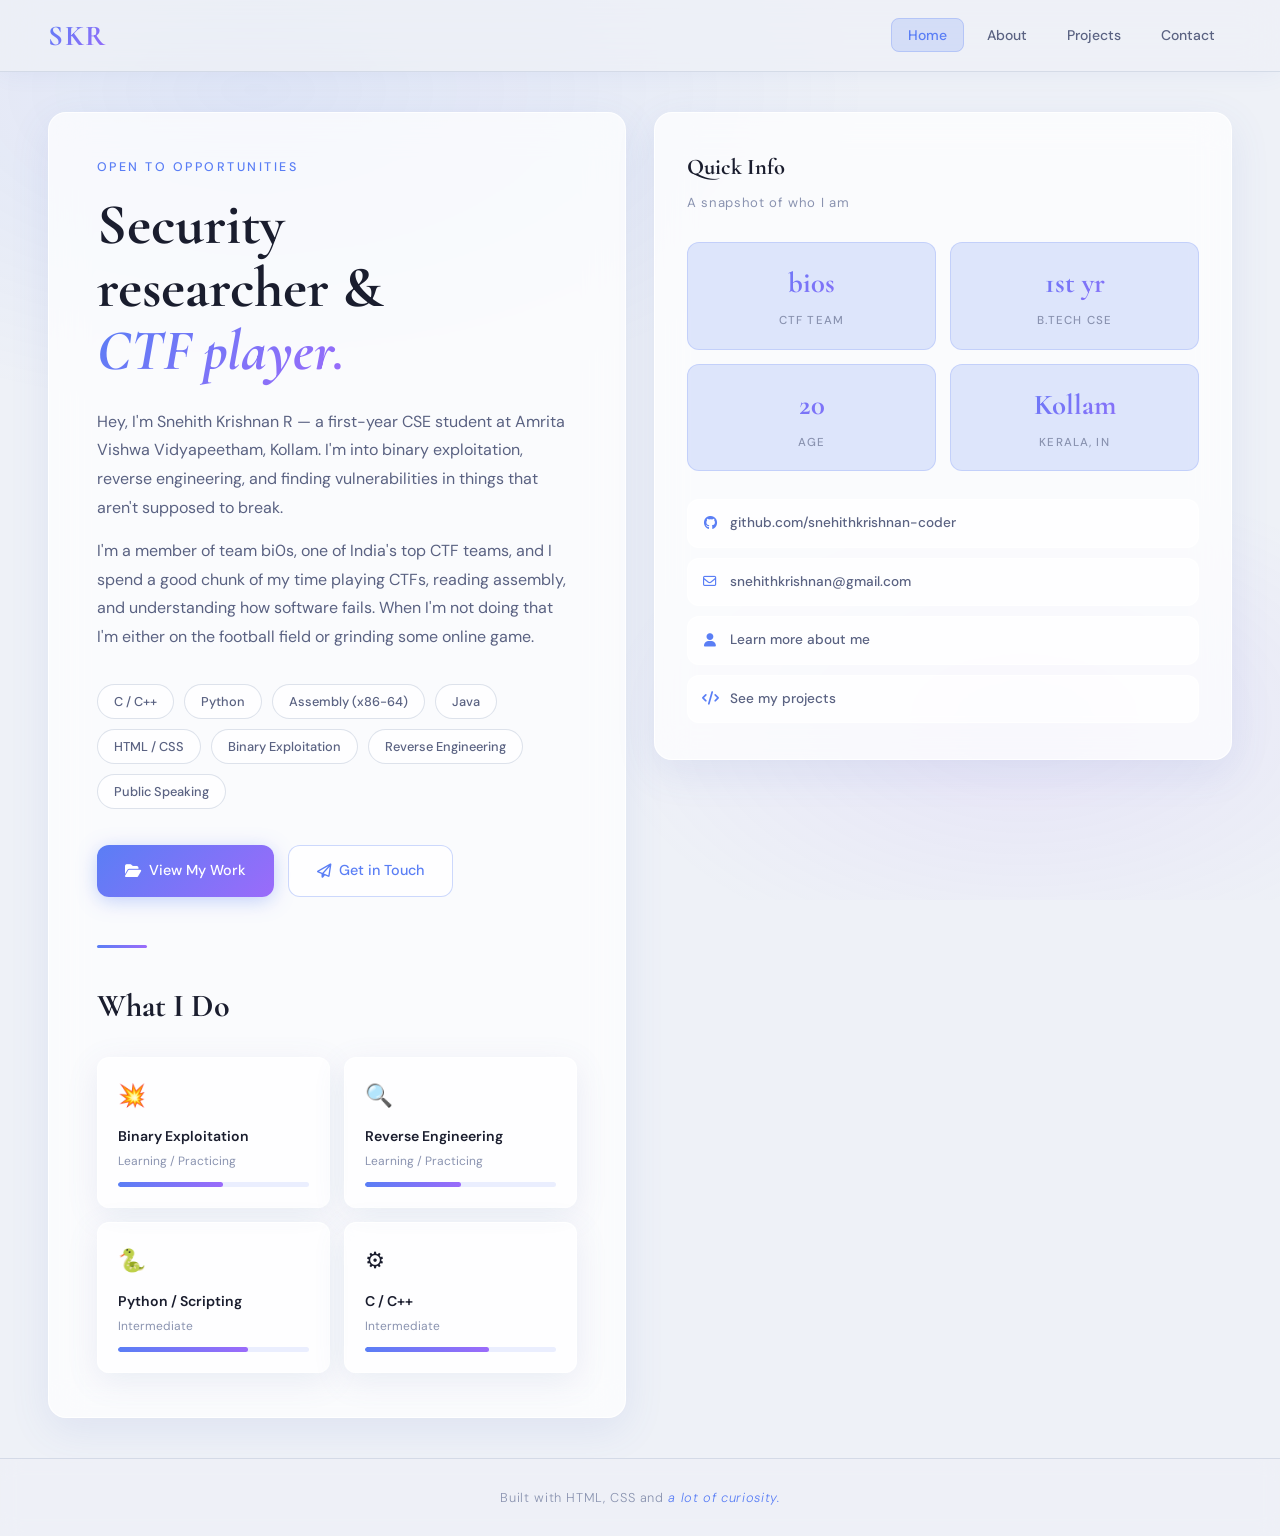
==== index.html @ c9ae2e05 "Add files via upload" ====
<!DOCTYPE html>
<html lang="en">
<head>
  <meta charset="UTF-8" />
  <meta name="viewport" content="width=device-width, initial-scale=1.0" />
  <title>Snehith Krishnan R — Portfolio</title>
  <link rel="stylesheet" href="style.css" />
  <link rel="stylesheet" href="https://cdnjs.cloudflare.com/ajax/libs/font-awesome/6.5.0/css/all.min.css" />
</head>
<body>

  <div class="page-wrapper">

    <header class="site-header">
      <a href="index.html" class="logo">SKR</a>
      <nav>
        <ul class="nav-links">
          <li><a href="index.html" class="active">Home</a></li>
          <li><a href="about.html">About</a></li>
          <li><a href="projects.html">Projects</a></li>
          <li><a href="contact.html">Contact</a></li>
        </ul>
      </nav>
    </header>

    <main class="home-layout">

      <section class="home-left glass">

        <p class="hero-eyebrow">Open to Opportunities</p>

        <h1>
          Security<br />
          researcher &amp;<br />
          <span class="accent">CTF player.</span>
        </h1>

        <div class="bio">
          <p>
            Hey, I'm Snehith Krishnan R — a first-year CSE student at Amrita Vishwa
            Vidyapeetham, Kollam. I'm into binary exploitation, reverse engineering,
            and finding vulnerabilities in things that aren't supposed to break.
          </p>
          <p>
            I'm a member of team bi0s, one of India's top CTF teams, and I spend a
            good chunk of my time playing CTFs, reading assembly, and understanding
            how software fails. When I'm not doing that I'm either on the football
            field or grinding some online game.
          </p>
        </div>

        <div class="skill-tags">
          <span class="skill-tag">C / C++</span>
          <span class="skill-tag">Python</span>
          <span class="skill-tag">Assembly (x86-64)</span>
          <span class="skill-tag">Java</span>
          <span class="skill-tag">HTML / CSS</span>
          <span class="skill-tag">Binary Exploitation</span>
          <span class="skill-tag">Reverse Engineering</span>
          <span class="skill-tag">Public Speaking</span>
        </div>

        <div class="cta-row">
          <a href="projects.html" class="btn-primary">
            <i class="fa-solid fa-folder-open"></i>
            View My Work
          </a>
          <a href="contact.html" class="btn-secondary">
            <i class="fa-regular fa-paper-plane"></i>
            Get in Touch
          </a>
        </div>

        <div class="divider"></div>
        <h2>What I Do</h2>

        <div class="skills-grid">

          <div class="skill-card">
            <span class="skill-card-icon">💥</span>
            <div class="skill-card-name">Binary Exploitation</div>
            <div class="skill-card-level">Learning / Practicing</div>
            <div class="skill-bar-outer">
              <div class="skill-bar-inner" style="width: 55%;"></div>
            </div>
          </div>

          <div class="skill-card">
            <span class="skill-card-icon">🔍</span>
            <div class="skill-card-name">Reverse Engineering</div>
            <div class="skill-card-level">Learning / Practicing</div>
            <div class="skill-bar-outer">
              <div class="skill-bar-inner" style="width: 50%;"></div>
            </div>
          </div>

          <div class="skill-card">
            <span class="skill-card-icon">🐍</span>
            <div class="skill-card-name">Python / Scripting</div>
            <div class="skill-card-level">Intermediate</div>
            <div class="skill-bar-outer">
              <div class="skill-bar-inner" style="width: 68%;"></div>
            </div>
          </div>

          <div class="skill-card">
            <span class="skill-card-icon">⚙️</span>
            <div class="skill-card-name">C / C++</div>
            <div class="skill-card-level">Intermediate</div>
            <div class="skill-bar-outer">
              <div class="skill-bar-inner" style="width: 65%;"></div>
            </div>
          </div>

        </div>

      </section>

      <aside class="home-right glass">

        <h3>Quick Info</h3>
        <p class="subtitle">A snapshot of who I am</p>

        <div class="stat-grid">
          <div class="stat-box">
            <span class="num">bi0s</span>
            <span class="lbl">CTF Team</span>
          </div>
          <div class="stat-box">
            <span class="num">1st yr</span>
            <span class="lbl">B.Tech CSE</span>
          </div>
          <div class="stat-box">
            <span class="num">20</span>
            <span class="lbl">Age</span>
          </div>
          <div class="stat-box">
            <span class="num">Kollam</span>
            <span class="lbl">Kerala, IN</span>
          </div>
        </div>

        <div class="quick-links">
          <a href="https://github.com/snehithkrishnan-coder" target="_blank" rel="noopener" class="quick-link-item">
            <i class="fa-brands fa-github"></i>
            github.com/snehithkrishnan-coder
          </a>
          <a href="mailto:snehithkrishnan@gmail.com" class="quick-link-item">
            <i class="fa-regular fa-envelope"></i>
            snehithkrishnan@gmail.com
          </a>
          <a href="about.html" class="quick-link-item">
            <i class="fa-solid fa-user"></i>
            Learn more about me
          </a>
          <a href="projects.html" class="quick-link-item">
            <i class="fa-solid fa-code"></i>
            See my projects
          </a>
        </div>

      </aside>

    </main>

    <footer class="site-footer">
      Built with HTML, CSS and <em>a lot of curiosity.</em>
    </footer>

  </div>

</body>
</html>
---- style.css ----
@import url('https://fonts.googleapis.com/css2?family=Cormorant+Garamond:ital,wght@0,300;0,400;0,600;0,700;1,300;1,400&family=DM+Sans:ital,opsz,wght@0,9..40,300;0,9..40,400;0,9..40,500;0,9..40,700&display=swap');

:root {
  --bg-base:        #eef1f7;
  --bg-card:        rgba(255, 255, 255, 0.72);
  --border-light:   rgba(255, 255, 255, 0.85);
  --border-subtle:  rgba(180, 190, 210, 0.45);
  --glass-blur:     blur(18px);
  --shadow-soft:    0 8px 32px rgba(100, 120, 180, 0.12);
  --shadow-card:    0 12px 40px rgba(80, 110, 200, 0.10);
  --accent-1:       #5a7ef5;
  --accent-2:       #9b6bfa;
  --accent-glow:    rgba(90, 126, 245, 0.18);
  --text-primary:   #1a1d2e;
  --text-secondary: #5a6282;
  --text-muted:     #8a93b0;
  --font-display:   'Cormorant Garamond', Georgia, serif;
  --font-body:      'DM Sans', system-ui, sans-serif;
  --radius-lg:      18px;
  --radius-md:      12px;
  --radius-sm:      8px;
  --header-h:       72px;
  --transition:     all 0.4s cubic-bezier(0.4, 0, 0.2, 1);
}

*, *::before, *::after {
  box-sizing: border-box;
  margin: 0;
  padding: 0;
}

html {
  scroll-behavior: smooth;
}

body {
  font-family: var(--font-body);
  background-color: var(--bg-base);
  color: var(--text-primary);
  min-height: 100vh;
  line-height: 1.65;
  overflow-x: hidden;
}

body::before {
  content: '';
  position: fixed;
  inset: 0;
  background:
    radial-gradient(ellipse 80% 60% at 20% 10%, rgba(90, 126, 245, 0.10) 0%, transparent 60%),
    radial-gradient(ellipse 60% 50% at 80% 80%, rgba(155, 107, 250, 0.09) 0%, transparent 55%);
  pointer-events: none;
  z-index: 0;
}

.site-header {
  position: fixed;
  top: 0;
  left: 0;
  right: 0;
  height: var(--header-h);
  z-index: 1000;
  background: rgba(238, 241, 247, 0.80);
  backdrop-filter: var(--glass-blur);
  -webkit-backdrop-filter: var(--glass-blur);
  border-bottom: 1px solid var(--border-subtle);
  display: flex;
  align-items: center;
  justify-content: space-between;
  padding: 0 48px;
  box-shadow: 0 1px 24px rgba(80, 110, 200, 0.07);
}

.logo {
  font-family: var(--font-display);
  font-size: 1.8rem;
  font-weight: 700;
  letter-spacing: 0.06em;
  text-decoration: none;
  background: linear-gradient(135deg, var(--accent-1), var(--accent-2));
  -webkit-background-clip: text;
  -webkit-text-fill-color: transparent;
  background-clip: text;
}

.nav-links {
  display: flex;
  align-items: center;
  gap: 6px;
  list-style: none;
}

.nav-links a {
  font-size: 0.875rem;
  font-weight: 500;
  color: var(--text-secondary);
  text-decoration: none;
  padding: 7px 16px;
  border-radius: var(--radius-sm);
  border: 1px solid transparent;
  transition: var(--transition);
}

.nav-links a:hover,
.nav-links a.active {
  color: var(--accent-1);
  background: var(--accent-glow);
  border-color: rgba(90, 126, 245, 0.25);
}

.site-footer {
  position: relative;
  z-index: 1;
  text-align: center;
  padding: 28px 24px;
  font-size: 0.8rem;
  font-weight: 300;
  color: var(--text-muted);
  letter-spacing: 0.05em;
  border-top: 1px solid var(--border-subtle);
  background: rgba(238, 241, 247, 0.6);
  backdrop-filter: blur(10px);
}

.site-footer em {
  font-style: italic;
  color: var(--accent-1);
}

.glass {
  background: var(--bg-card);
  backdrop-filter: var(--glass-blur);
  -webkit-backdrop-filter: var(--glass-blur);
  border: 1px solid var(--border-light);
  border-radius: var(--radius-lg);
  box-shadow: var(--shadow-card);
}

.page-wrapper {
  position: relative;
  z-index: 1;
  padding-top: var(--header-h);
  min-height: 100vh;
  display: flex;
  flex-direction: column;
}

::-webkit-scrollbar { width: 6px; }
::-webkit-scrollbar-track { background: transparent; }
::-webkit-scrollbar-thumb { background: rgba(90, 126, 245, 0.3); border-radius: 99px; }
::-webkit-scrollbar-thumb:hover { background: rgba(90, 126, 245, 0.5); }

.btn-primary {
  display: inline-flex;
  align-items: center;
  gap: 8px;
  padding: 13px 28px;
  border-radius: var(--radius-md);
  font-family: var(--font-body);
  font-size: 0.9rem;
  font-weight: 500;
  text-decoration: none;
  background: linear-gradient(135deg, var(--accent-1), var(--accent-2));
  color: #fff;
  box-shadow: 0 4px 20px rgba(90, 126, 245, 0.35);
  transition: var(--transition);
  border: none;
  cursor: pointer;
}

.btn-primary:hover {
  transform: translateY(-2px);
  box-shadow: 0 8px 32px rgba(90, 126, 245, 0.45);
}

.btn-secondary {
  display: inline-flex;
  align-items: center;
  gap: 8px;
  padding: 13px 28px;
  border-radius: var(--radius-md);
  font-family: var(--font-body);
  font-size: 0.9rem;
  font-weight: 500;
  text-decoration: none;
  background: var(--bg-card);
  color: var(--accent-1);
  border: 1px solid rgba(90, 126, 245, 0.3);
  transition: var(--transition);
  cursor: pointer;
}

.btn-secondary:hover {
  transform: translateY(-2px);
  background: var(--accent-glow);
  border-color: rgba(90, 126, 245, 0.55);
}

.eyebrow {
  font-size: 0.78rem;
  font-weight: 500;
  letter-spacing: 0.2em;
  text-transform: uppercase;
  color: var(--accent-1);
  margin-bottom: 12px;
}

.section-title {
  font-family: var(--font-display);
  font-size: clamp(1.8rem, 3vw, 2.4rem);
  font-weight: 700;
  color: var(--text-primary);
  margin-bottom: 24px;
}

.section-title span {
  font-style: italic;
  background: linear-gradient(135deg, var(--accent-1), var(--accent-2));
  -webkit-background-clip: text;
  -webkit-text-fill-color: transparent;
  background-clip: text;
}

.skill-tag {
  padding: 6px 16px;
  border-radius: 99px;
  font-size: 0.8rem;
  font-weight: 500;
  border: 1px solid var(--border-subtle);
  background: var(--bg-card);
  color: var(--text-secondary);
  transition: var(--transition);
}

.skill-tag:hover {
  border-color: rgba(90, 126, 245, 0.45);
  color: var(--accent-1);
  background: var(--accent-glow);
}

.skill-tags {
  display: flex;
  flex-wrap: wrap;
  gap: 10px;
  margin-bottom: 36px;
}

.cta-row {
  display: flex;
  gap: 14px;
  flex-wrap: wrap;
}


/* ─── HOME PAGE ─────────────────────────────────────────── */

.home-layout {
  display: grid;
  grid-template-columns: 1fr 1fr;
  gap: 28px;
  flex: 1;
  padding: 40px 48px;
  max-width: 1300px;
  margin: 0 auto;
  width: 100%;
  align-items: start;
}

.home-left {
  padding: 44px 48px;
}

.home-left .hero-eyebrow {
  font-size: 0.78rem;
  font-weight: 500;
  letter-spacing: 0.2em;
  text-transform: uppercase;
  color: var(--accent-1);
  margin-bottom: 16px;
}

.home-left h1 {
  font-family: var(--font-display);
  font-size: clamp(2.6rem, 4.5vw, 4.8rem);
  font-weight: 700;
  line-height: 1.1;
  color: var(--text-primary);
  margin-bottom: 24px;
}

.home-left h1 .accent {
  font-style: italic;
  background: linear-gradient(135deg, var(--accent-1), var(--accent-2));
  -webkit-background-clip: text;
  -webkit-text-fill-color: transparent;
  background-clip: text;
}

.home-left .bio {
  font-size: 1rem;
  color: var(--text-secondary);
  line-height: 1.8;
  margin-bottom: 32px;
  max-width: 560px;
}

.home-left .bio p {
  margin-bottom: 14px;
}

.home-right {
  position: sticky;
  top: calc(var(--header-h) + 24px);
  padding: 36px 32px;
}

.home-right h3 {
  font-family: var(--font-display);
  font-size: 1.4rem;
  font-weight: 700;
  color: var(--text-primary);
  margin-bottom: 6px;
}

.home-right .subtitle {
  font-size: 0.82rem;
  color: var(--text-muted);
  margin-bottom: 28px;
  letter-spacing: 0.05em;
}

.stat-grid {
  display: grid;
  grid-template-columns: 1fr 1fr;
  gap: 14px;
  margin-bottom: 28px;
}

.stat-box {
  padding: 16px;
  border-radius: var(--radius-md);
  background: var(--accent-glow);
  border: 1px solid rgba(90, 126, 245, 0.2);
  text-align: center;
}

.stat-box .num {
  display: block;
  font-family: var(--font-display);
  font-size: 1.8rem;
  font-weight: 700;
  background: linear-gradient(135deg, var(--accent-1), var(--accent-2));
  -webkit-background-clip: text;
  -webkit-text-fill-color: transparent;
  background-clip: text;
}

.stat-box .lbl {
  font-size: 0.72rem;
  color: var(--text-muted);
  text-transform: uppercase;
  letter-spacing: 0.1em;
  font-weight: 500;
}

.quick-links {
  display: flex;
  flex-direction: column;
  gap: 10px;
}

.quick-link-item {
  display: flex;
  align-items: center;
  gap: 12px;
  padding: 12px 14px;
  border-radius: var(--radius-md);
  border: 1px solid var(--border-light);
  background: var(--bg-card);
  text-decoration: none;
  font-size: 0.85rem;
  color: var(--text-secondary);
  font-weight: 500;
  transition: var(--transition);
}

.quick-link-item i {
  color: var(--accent-1);
  width: 16px;
  text-align: center;
}

.quick-link-item:hover {
  border-color: rgba(90, 126, 245, 0.35);
  color: var(--accent-1);
  transform: translateX(3px);
}

.divider {
  width: 50px;
  height: 3px;
  background: linear-gradient(90deg, var(--accent-1), var(--accent-2));
  border-radius: 2px;
  margin: 48px 0 32px;
}

.home-left h2 {
  font-family: var(--font-display);
  font-size: clamp(1.6rem, 2.5vw, 2.2rem);
  font-weight: 700;
  color: var(--text-primary);
  margin-bottom: 24px;
}

.skills-grid {
  display: grid;
  grid-template-columns: 1fr 1fr;
  gap: 14px;
}

.skill-card {
  padding: 20px;
  border-radius: var(--radius-md);
  border: 1px solid var(--border-light);
  background: var(--bg-card);
  box-shadow: var(--shadow-soft);
}

.skill-card-icon {
  font-size: 1.4rem;
  display: block;
  margin-bottom: 10px;
}

.skill-card-name {
  font-weight: 600;
  font-size: 0.88rem;
  color: var(--text-primary);
  margin-bottom: 4px;
}

.skill-card-level {
  font-size: 0.75rem;
  color: var(--text-muted);
  margin-bottom: 10px;
}

.skill-bar-outer {
  height: 5px;
  border-radius: 99px;
  background: rgba(90, 126, 245, 0.12);
  overflow: hidden;
}

.skill-bar-inner {
  height: 100%;
  border-radius: 99px;
  background: linear-gradient(90deg, var(--accent-1), var(--accent-2));
}


/* ─── ABOUT PAGE ─────────────────────────────────────────── */

.about-wrapper {
  position: relative;
  z-index: 1;
  padding-top: var(--header-h);
  min-height: 100vh;
  display: flex;
  flex-direction: column;
}

.about-layout {
  display: grid;
  grid-template-columns: 1fr 320px;
  gap: 28px;
  flex: 1;
  padding: 40px 48px;
  max-width: 1200px;
  margin: 0 auto;
  width: 100%;
  align-items: start;
}

.about-main {
  padding: 44px 48px;
}

.about-main h1 {
  font-family: var(--font-display);
  font-size: clamp(2.2rem, 3.5vw, 3.5rem);
  font-weight: 700;
  color: var(--text-primary);
  margin-bottom: 20px;
  line-height: 1.2;
}

.about-main h1 em {
  font-style: italic;
  background: linear-gradient(135deg, var(--accent-1), var(--accent-2));
  -webkit-background-clip: text;
  -webkit-text-fill-color: transparent;
  background-clip: text;
}

.about-bio {
  font-size: 1rem;
  color: var(--text-secondary);
  line-height: 1.8;
  margin-bottom: 40px;
}

.about-bio p {
  margin-bottom: 14px;
}

.section-sep {
  width: 40px;
  height: 3px;
  background: linear-gradient(90deg, var(--accent-1), var(--accent-2));
  border-radius: 2px;
  margin-bottom: 24px;
}

.section-eyebrow {
  font-size: 0.75rem;
  font-weight: 600;
  letter-spacing: 0.18em;
  text-transform: uppercase;
  color: var(--accent-1);
  margin-bottom: 10px;
}

.edu-timeline {
  display: flex;
  flex-direction: column;
  gap: 16px;
  margin-bottom: 40px;
}

.edu-item {
  padding: 22px 26px;
}

.edu-year {
  font-size: 0.75rem;
  font-weight: 600;
  letter-spacing: 0.1em;
  text-transform: uppercase;
  color: var(--accent-1);
  margin-bottom: 4px;
}

.edu-degree {
  font-family: var(--font-display);
  font-size: 1.15rem;
  font-weight: 600;
  color: var(--text-primary);
  margin-bottom: 2px;
}

.edu-school {
  font-size: 0.85rem;
  color: var(--text-muted);
  margin-bottom: 8px;
}

.edu-desc {
  font-size: 0.88rem;
  color: var(--text-secondary);
  line-height: 1.6;
}

.interests-grid {
  display: grid;
  grid-template-columns: 1fr 1fr;
  gap: 12px;
  margin-bottom: 16px;
}

.interest-card {
  padding: 16px 18px;
  border-radius: var(--radius-md);
  border: 1px solid var(--border-light);
  background: var(--bg-card);
}

.interest-card-icon {
  font-size: 1.2rem;
  margin-bottom: 6px;
  display: block;
}

.interest-card-title {
  font-size: 0.88rem;
  font-weight: 600;
  color: var(--text-primary);
  margin-bottom: 3px;
}

.interest-card-desc {
  font-size: 0.78rem;
  color: var(--text-muted);
  line-height: 1.5;
}

.about-sidebar {
  position: sticky;
  top: calc(var(--header-h) + 24px);
  display: flex;
  flex-direction: column;
  gap: 16px;
}

.profile-card {
  padding: 28px 24px;
  text-align: center;
}

.profile-avatar {
  width: 90px;
  height: 90px;
  border-radius: 50%;
  background: linear-gradient(135deg, var(--accent-1), var(--accent-2));
  display: flex;
  align-items: center;
  justify-content: center;
  font-size: 2.2rem;
  margin: 0 auto 16px;
}

.profile-name {
  font-family: var(--font-display);
  font-size: 1.3rem;
  font-weight: 700;
  color: var(--text-primary);
  margin-bottom: 4px;
}

.profile-role {
  font-size: 0.82rem;
  color: var(--text-muted);
  margin-bottom: 20px;
}

.profile-detail-list {
  list-style: none;
  text-align: left;
  display: flex;
  flex-direction: column;
  gap: 10px;
}

.profile-detail-list li {
  display: flex;
  align-items: center;
  gap: 10px;
  font-size: 0.83rem;
  color: var(--text-secondary);
}

.profile-detail-list li i {
  color: var(--accent-1);
  width: 14px;
  text-align: center;
  flex-shrink: 0;
}

.team-badge {
  padding: 20px 22px;
  display: flex;
  align-items: center;
  gap: 14px;
}

.team-badge-icon {
  font-size: 1.6rem;
  flex-shrink: 0;
}

.team-badge-name {
  font-weight: 700;
  font-size: 0.9rem;
  color: var(--text-primary);
  margin-bottom: 2px;
}

.team-badge-desc {
  font-size: 0.76rem;
  color: var(--text-muted);
  line-height: 1.4;
}


/* ─── PROJECTS PAGE ──────────────────────────────────────── */

.projects-wrapper {
  position: relative;
  z-index: 1;
  padding-top: var(--header-h);
  min-height: 100vh;
  display: flex;
  flex-direction: column;
}

.projects-content {
  flex: 1;
  padding: 48px 48px 64px;
  max-width: 1100px;
  margin: 0 auto;
  width: 100%;
}

.page-hero {
  margin-bottom: 52px;
}

.page-hero h1 {
  font-family: var(--font-display);
  font-size: clamp(2.2rem, 4vw, 3.8rem);
  font-weight: 700;
  color: var(--text-primary);
  margin-bottom: 14px;
  line-height: 1.15;
}

.page-hero h1 span {
  font-style: italic;
  background: linear-gradient(135deg, var(--accent-1), var(--accent-2));
  -webkit-background-clip: text;
  -webkit-text-fill-color: transparent;
  background-clip: text;
}

.page-hero p {
  font-size: 1rem;
  color: var(--text-secondary);
  max-width: 580px;
  line-height: 1.75;
}

.projects-list {
  display: flex;
  flex-direction: column;
  gap: 36px;
}

.project-card {
  display: grid;
  grid-template-columns: 1fr 1.2fr;
  border-radius: var(--radius-lg);
  overflow: hidden;
}

.project-card.flip {
  direction: rtl;
}

.project-card.flip > * {
  direction: ltr;
}

.project-thumb {
  min-height: 280px;
  display: flex;
  align-items: center;
  justify-content: center;
  flex-direction: column;
  gap: 14px;
}

.project-thumb-emoji {
  font-size: 3.5rem;
  filter: drop-shadow(0 4px 14px rgba(90, 126, 245, 0.3));
}

.project-thumb-label {
  font-family: var(--font-display);
  font-size: 1rem;
  font-style: italic;
  color: rgba(90, 126, 245, 0.6);
  letter-spacing: 0.03em;
}

.project-info {
  padding: 40px 44px;
}

.project-num {
  font-size: 0.72rem;
  font-weight: 600;
  letter-spacing: 0.14em;
  text-transform: uppercase;
  color: var(--text-muted);
  margin-bottom: 10px;
}

.project-title {
  font-family: var(--font-display);
  font-size: clamp(1.5rem, 2.5vw, 2rem);
  font-weight: 700;
  color: var(--text-primary);
  margin-bottom: 14px;
  line-height: 1.2;
}

.project-desc {
  font-size: 0.92rem;
  color: var(--text-secondary);
  line-height: 1.75;
  margin-bottom: 22px;
}

.project-tech {
  display: flex;
  flex-wrap: wrap;
  gap: 8px;
  margin-bottom: 24px;
}

.tech-pill {
  padding: 5px 14px;
  border-radius: 99px;
  font-size: 0.78rem;
  font-weight: 500;
  background: var(--accent-glow);
  border: 1px solid rgba(90, 126, 245, 0.25);
  color: var(--accent-1);
}

.project-links {
  display: flex;
  gap: 12px;
  flex-wrap: wrap;
}

.project-links a {
  display: inline-flex;
  align-items: center;
  gap: 7px;
  padding: 9px 18px;
  border-radius: var(--radius-sm);
  font-size: 0.82rem;
  font-weight: 500;
  text-decoration: none;
  color: var(--accent-1);
  border: 1px solid rgba(90, 126, 245, 0.25);
  background: var(--accent-glow);
  transition: var(--transition);
}

.project-links a:hover {
  background: rgba(90, 126, 245, 0.2);
  border-color: rgba(90, 126, 245, 0.5);
  transform: translateY(-1px);
}

.ctf-section {
  margin-top: 52px;
  padding: 36px 40px;
}

.ctf-section h2 {
  font-family: var(--font-display);
  font-size: 1.6rem;
  font-weight: 700;
  color: var(--text-primary);
  margin-bottom: 10px;
}

.ctf-section p {
  font-size: 0.92rem;
  color: var(--text-secondary);
  line-height: 1.7;
  margin-bottom: 20px;
}

.ctf-tag-row {
  display: flex;
  flex-wrap: wrap;
  gap: 8px;
}


/* ─── CONTACT PAGE ───────────────────────────────────────── */

.contact-wrapper {
  position: relative;
  z-index: 1;
  padding-top: var(--header-h);
  min-height: 100vh;
  display: flex;
  flex-direction: column;
}

.contact-content {
  flex: 1;
  padding: 48px 48px 64px;
  max-width: 1050px;
  margin: 0 auto;
  width: 100%;
}

.contact-layout {
  display: grid;
  grid-template-columns: 1fr 1.2fr;
  gap: 32px;
  align-items: start;
}

.contact-info {
  padding: 40px 40px;
}

.contact-info h2 {
  font-family: var(--font-display);
  font-size: clamp(2rem, 3vw, 2.8rem);
  font-weight: 700;
  color: var(--text-primary);
  margin-bottom: 14px;
  line-height: 1.1;
}

.contact-info h2 span {
  font-style: italic;
  background: linear-gradient(135deg, var(--accent-1), var(--accent-2));
  -webkit-background-clip: text;
  -webkit-text-fill-color: transparent;
  background-clip: text;
}

.contact-info > p {
  font-size: 0.92rem;
  color: var(--text-secondary);
  line-height: 1.75;
  margin-bottom: 32px;
}

.contact-method-list {
  list-style: none;
  display: flex;
  flex-direction: column;
  gap: 14px;
}

.contact-method-item {
  display: flex;
  align-items: center;
  gap: 14px;
  padding: 14px 18px;
  border-radius: var(--radius-md);
  background: var(--bg-card);
  border: 1px solid var(--border-light);
  box-shadow: var(--shadow-soft);
  transition: var(--transition);
  text-decoration: none;
}

.contact-method-item:hover {
  transform: translateX(4px);
  border-color: rgba(90, 126, 245, 0.3);
}

.contact-method-icon {
  width: 36px;
  height: 36px;
  border-radius: var(--radius-sm);
  display: flex;
  align-items: center;
  justify-content: center;
  font-size: 0.95rem;
  background: var(--accent-glow);
  color: var(--accent-1);
  border: 1px solid rgba(90, 126, 245, 0.2);
  flex-shrink: 0;
}

.contact-method-label {
  font-size: 0.72rem;
  font-weight: 700;
  letter-spacing: 0.1em;
  text-transform: uppercase;
  color: var(--text-muted);
  display: block;
  margin-bottom: 2px;
}

.contact-method-value {
  font-size: 0.86rem;
  color: var(--text-secondary);
}

.contact-form-card {
  padding: 40px 40px;
}

.contact-form-card h3 {
  font-family: var(--font-display);
  font-size: 1.5rem;
  font-weight: 600;
  color: var(--text-primary);
  margin-bottom: 26px;
}

.form-group {
  margin-bottom: 20px;
}

.form-label {
  display: block;
  font-size: 0.76rem;
  font-weight: 600;
  letter-spacing: 0.1em;
  text-transform: uppercase;
  color: var(--text-muted);
  margin-bottom: 7px;
}

.form-input,
.form-textarea {
  width: 100%;
  padding: 12px 16px;
  border-radius: var(--radius-md);
  border: 1.5px solid var(--border-subtle);
  background: rgba(255, 255, 255, 0.65);
  font-family: var(--font-body);
  font-size: 0.9rem;
  color: var(--text-primary);
  transition: var(--transition);
  outline: none;
  resize: vertical;
}

.form-input::placeholder,
.form-textarea::placeholder {
  color: var(--text-muted);
  font-weight: 300;
}

.form-input:focus,
.form-textarea:focus {
  border-color: var(--accent-1);
  background: rgba(255, 255, 255, 0.85);
  box-shadow: 0 0 0 4px rgba(90, 126, 245, 0.10);
}

.form-textarea {
  min-height: 130px;
}

.form-submit {
  width: 100%;
  margin-top: 4px;
  padding: 14px 24px;
  border: none;
  border-radius: var(--radius-md);
  font-family: var(--font-body);
  font-size: 0.9rem;
  font-weight: 600;
  letter-spacing: 0.06em;
  text-transform: uppercase;
  color: #fff;
  background: linear-gradient(135deg, var(--accent-1), var(--accent-2));
  box-shadow: 0 4px 24px rgba(90, 126, 245, 0.35);
  cursor: pointer;
  transition: var(--transition);
  display: flex;
  align-items: center;
  justify-content: center;
  gap: 10px;
}

.form-submit:hover {
  transform: translateY(-2px);
  box-shadow: 0 8px 32px rgba(90, 126, 245, 0.45);
}


/* ─── RESPONSIVE ─────────────────────────────────────────── */

@media (max-width: 1024px) {
  .home-layout,
  .about-layout {
    grid-template-columns: 1fr;
    padding: 28px 28px;
  }

  .home-right,
  .about-sidebar {
    position: static;
  }

  .project-card {
    grid-template-columns: 1fr;
  }

  .project-card.flip {
    direction: ltr;
  }

  .project-thumb {
    min-height: 200px;
  }

  .contact-layout {
    grid-template-columns: 1fr;
  }
}

@media (max-width: 768px) {
  .site-header {
    padding: 0 20px;
  }

  .nav-links a {
    padding: 6px 10px;
    font-size: 0.8rem;
  }

  .home-left {
    padding: 28px 24px;
  }

  .about-main {
    padding: 28px 24px;
  }

  .projects-content,
  .contact-content {
    padding: 28px 20px 48px;
  }

  .project-info {
    padding: 28px 24px;
  }

  .contact-info,
  .contact-form-card {
    padding: 28px 24px;
  }

  .interests-grid,
  .skills-grid {
    grid-template-columns: 1fr;
  }
}

@media (max-width: 480px) {
  .cta-row {
    flex-direction: column;
  }

  .btn-primary,
  .btn-secondary {
    width: 100%;
    justify-content: center;
  }

  .project-links {
    flex-direction: column;
  }
}
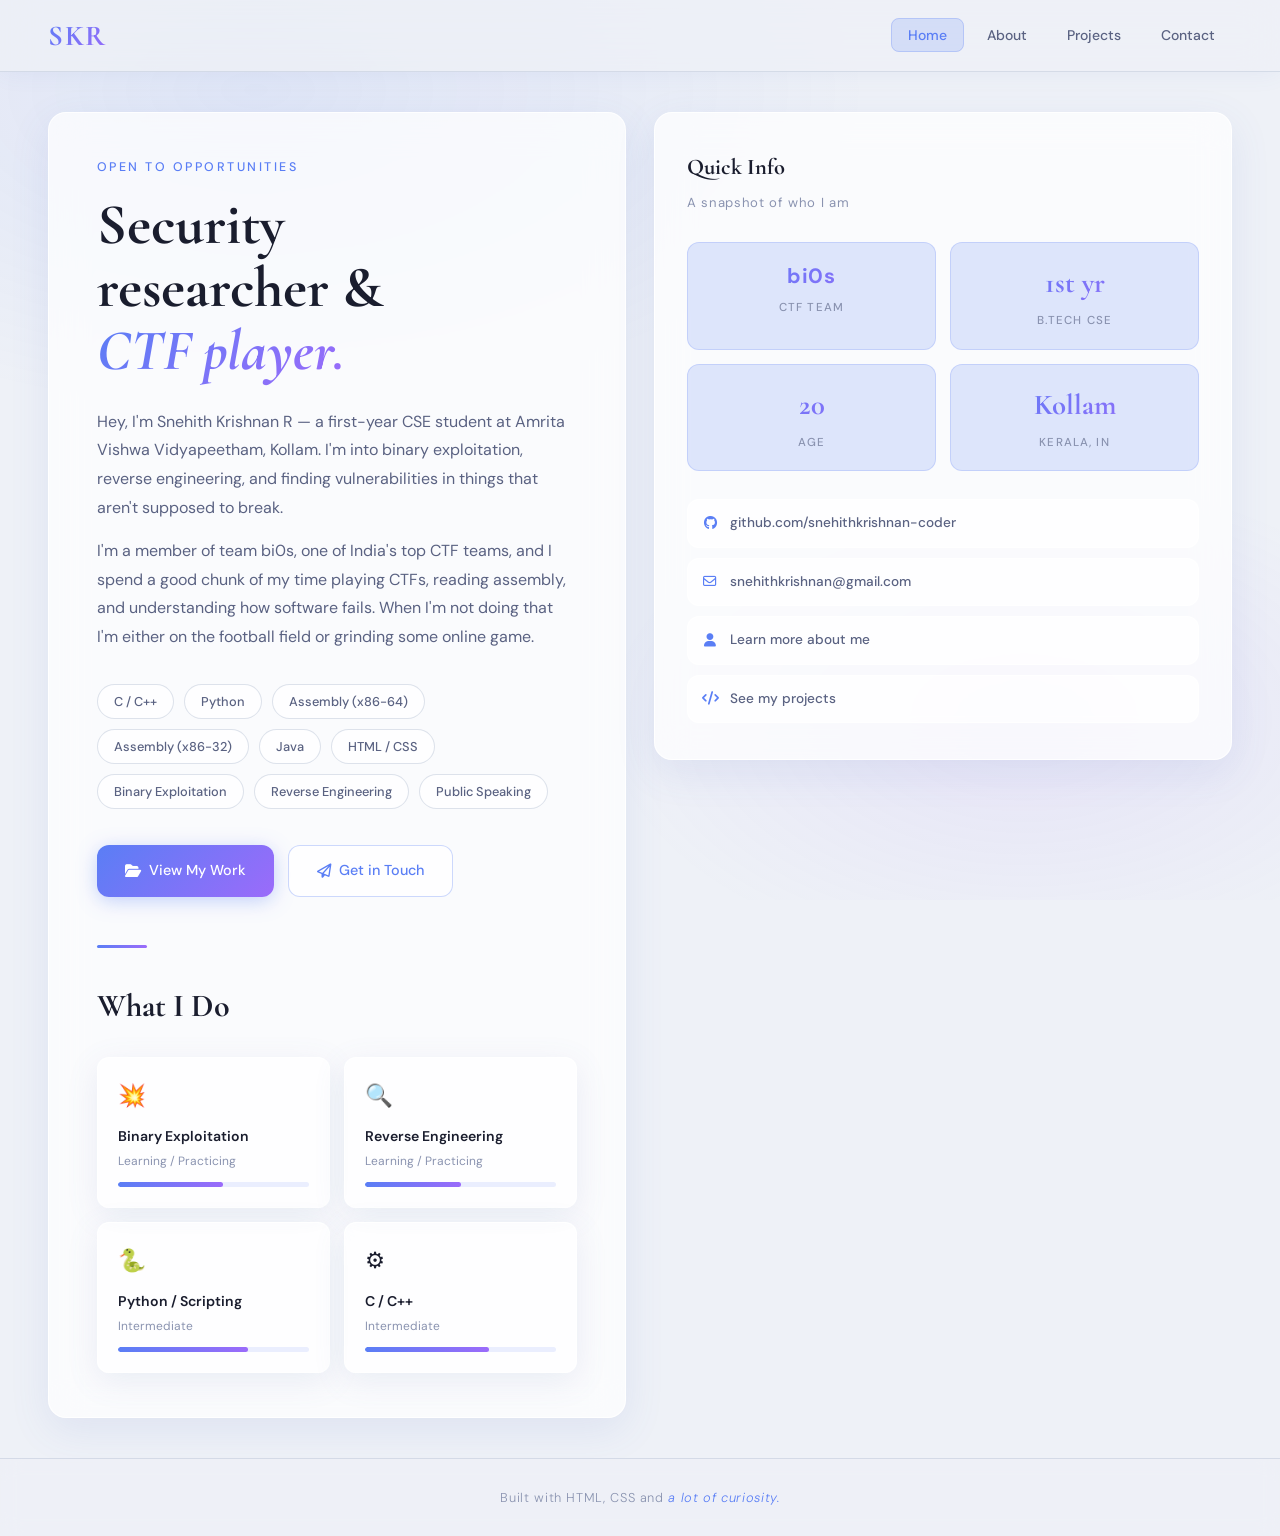
==== commit 92d06b8b: "Add Assembly (x86-32) skill tag and update styles" ====
--- a/index.html
+++ b/index.html
@@ -53,6 +53,7 @@
           <span class="skill-tag">C / C++</span>
           <span class="skill-tag">Python</span>
           <span class="skill-tag">Assembly (x86-64)</span>
+          <span class="skill-tag">Assembly (x86-32)</span>
           <span class="skill-tag">Java</span>
           <span class="skill-tag">HTML / CSS</span>
           <span class="skill-tag">Binary Exploitation</span>
@@ -123,7 +124,7 @@
 
         <div class="stat-grid">
           <div class="stat-box">
-            <span class="num">bi0s</span>
+            <span class="num" style="font-family: var(--font-body); font-size: 1.3rem; letter-spacing: 0.04em;">bi0s</span>
             <span class="lbl">CTF Team</span>
           </div>
           <div class="stat-box">
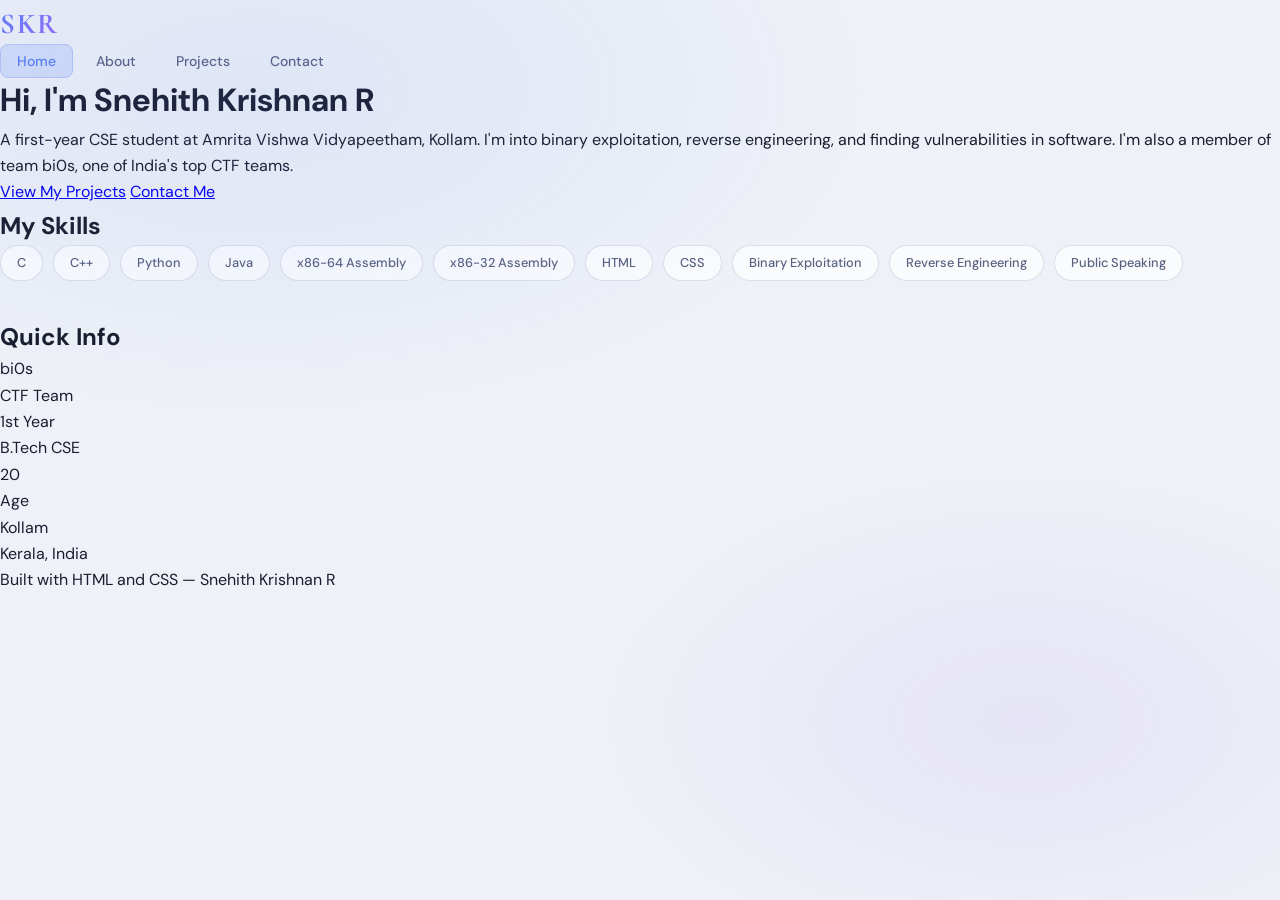
==== commit ac4ec797: "Revamp index.html for improved layout and content Updated the portfolio page structure and content." ====
--- a/index.html
+++ b/index.html
@@ -3,172 +3,82 @@
 <head>
   <meta charset="UTF-8" />
   <meta name="viewport" content="width=device-width, initial-scale=1.0" />
-  <title>Snehith Krishnan R — Portfolio</title>
+  <title>Snehith Krishnan R</title>
   <link rel="stylesheet" href="style.css" />
   <link rel="stylesheet" href="https://cdnjs.cloudflare.com/ajax/libs/font-awesome/6.5.0/css/all.min.css" />
 </head>
 <body>
 
-  <div class="page-wrapper">
+  <nav>
+    <a href="index.html" class="logo">SKR</a>
+    <ul class="nav-links">
+      <li><a href="index.html" class="active">Home</a></li>
+      <li><a href="about.html">About</a></li>
+      <li><a href="projects.html">Projects</a></li>
+      <li><a href="contact.html">Contact</a></li>
+    </ul>
+  </nav>
 
-    <header class="site-header">
-      <a href="index.html" class="logo">SKR</a>
-      <nav>
-        <ul class="nav-links">
-          <li><a href="index.html" class="active">Home</a></li>
-          <li><a href="about.html">About</a></li>
-          <li><a href="projects.html">Projects</a></li>
-          <li><a href="contact.html">Contact</a></li>
-        </ul>
-      </nav>
-    </header>
+  <div class="home-container">
 
-    <main class="home-layout">
+    <div class="hero-section">
+      <h1>Hi, I'm <span>Snehith Krishnan R</span></h1>
+      <p>
+        A first-year CSE student at Amrita Vishwa Vidyapeetham, Kollam.
+        I'm into binary exploitation, reverse engineering, and finding
+        vulnerabilities in software. I'm also a member of team bi0s,
+        one of India's top CTF teams.
+      </p>
+      <div class="btn-row">
+        <a href="projects.html" class="btn btn-blue">View My Projects</a>
+        <a href="contact.html" class="btn btn-outline">Contact Me</a>
+      </div>
+    </div>
 
-      <section class="home-left glass">
+    <div class="skills-section">
+      <h2>My Skills</h2>
+      <div class="skill-tags">
+        <span class="skill-tag">C</span>
+        <span class="skill-tag">C++</span>
+        <span class="skill-tag">Python</span>
+        <span class="skill-tag">Java</span>
+        <span class="skill-tag">x86-64 Assembly</span>
+        <span class="skill-tag">x86-32 Assembly</span>
+        <span class="skill-tag">HTML</span>
+        <span class="skill-tag">CSS</span>
+        <span class="skill-tag">Binary Exploitation</span>
+        <span class="skill-tag">Reverse Engineering</span>
+        <span class="skill-tag">Public Speaking</span>
+      </div>
+    </div>
 
-        <p class="hero-eyebrow">Open to Opportunities</p>
-
-        <h1>
-          Security<br />
-          researcher &amp;<br />
-          <span class="accent">CTF player.</span>
-        </h1>
-
-        <div class="bio">
-          <p>
-            Hey, I'm Snehith Krishnan R — a first-year CSE student at Amrita Vishwa
-            Vidyapeetham, Kollam. I'm into binary exploitation, reverse engineering,
-            and finding vulnerabilities in things that aren't supposed to break.
-          </p>
-          <p>
-            I'm a member of team bi0s, one of India's top CTF teams, and I spend a
-            good chunk of my time playing CTFs, reading assembly, and understanding
-            how software fails. When I'm not doing that I'm either on the football
-            field or grinding some online game.
-          </p>
+    <div class="info-section">
+      <h2>Quick Info</h2>
+      <div class="info-grid">
+        <div class="info-box">
+          <div class="value">bi0s</div>
+          <div class="label">CTF Team</div>
         </div>
-
-        <div class="skill-tags">
-          <span class="skill-tag">C / C++</span>
-          <span class="skill-tag">Python</span>
-          <span class="skill-tag">Assembly (x86-64)</span>
-          <span class="skill-tag">Assembly (x86-32)</span>
-          <span class="skill-tag">Java</span>
-          <span class="skill-tag">HTML / CSS</span>
-          <span class="skill-tag">Binary Exploitation</span>
-          <span class="skill-tag">Reverse Engineering</span>
-          <span class="skill-tag">Public Speaking</span>
+        <div class="info-box">
+          <div class="value">1st Year</div>
+          <div class="label">B.Tech CSE</div>
         </div>
-
-        <div class="cta-row">
-          <a href="projects.html" class="btn-primary">
-            <i class="fa-solid fa-folder-open"></i>
-            View My Work
-          </a>
-          <a href="contact.html" class="btn-secondary">
-            <i class="fa-regular fa-paper-plane"></i>
-            Get in Touch
-          </a>
+        <div class="info-box">
+          <div class="value">20</div>
+          <div class="label">Age</div>
         </div>
-
-        <div class="divider"></div>
-        <h2>What I Do</h2>
-
-        <div class="skills-grid">
-
-          <div class="skill-card">
-            <span class="skill-card-icon">💥</span>
-            <div class="skill-card-name">Binary Exploitation</div>
-            <div class="skill-card-level">Learning / Practicing</div>
-            <div class="skill-bar-outer">
-              <div class="skill-bar-inner" style="width: 55%;"></div>
-            </div>
-          </div>
-
-          <div class="skill-card">
-            <span class="skill-card-icon">🔍</span>
-            <div class="skill-card-name">Reverse Engineering</div>
-            <div class="skill-card-level">Learning / Practicing</div>
-            <div class="skill-bar-outer">
-              <div class="skill-bar-inner" style="width: 50%;"></div>
-            </div>
-          </div>
-
-          <div class="skill-card">
-            <span class="skill-card-icon">🐍</span>
-            <div class="skill-card-name">Python / Scripting</div>
-            <div class="skill-card-level">Intermediate</div>
-            <div class="skill-bar-outer">
-              <div class="skill-bar-inner" style="width: 68%;"></div>
-            </div>
-          </div>
-
-          <div class="skill-card">
-            <span class="skill-card-icon">⚙️</span>
-            <div class="skill-card-name">C / C++</div>
-            <div class="skill-card-level">Intermediate</div>
-            <div class="skill-bar-outer">
-              <div class="skill-bar-inner" style="width: 65%;"></div>
-            </div>
-          </div>
-
+        <div class="info-box">
+          <div class="value">Kollam</div>
+          <div class="label">Kerala, India</div>
         </div>
-
-      </section>
-
-      <aside class="home-right glass">
-
-        <h3>Quick Info</h3>
-        <p class="subtitle">A snapshot of who I am</p>
-
-        <div class="stat-grid">
-          <div class="stat-box">
-            <span class="num" style="font-family: var(--font-body); font-size: 1.3rem; letter-spacing: 0.04em;">bi0s</span>
-            <span class="lbl">CTF Team</span>
-          </div>
-          <div class="stat-box">
-            <span class="num">1st yr</span>
-            <span class="lbl">B.Tech CSE</span>
-          </div>
-          <div class="stat-box">
-            <span class="num">20</span>
-            <span class="lbl">Age</span>
-          </div>
-          <div class="stat-box">
-            <span class="num">Kollam</span>
-            <span class="lbl">Kerala, IN</span>
-          </div>
-        </div>
-
-        <div class="quick-links">
-          <a href="https://github.com/snehithkrishnan-coder" target="_blank" rel="noopener" class="quick-link-item">
-            <i class="fa-brands fa-github"></i>
-            github.com/snehithkrishnan-coder
-          </a>
-          <a href="mailto:snehithkrishnan@gmail.com" class="quick-link-item">
-            <i class="fa-regular fa-envelope"></i>
-            snehithkrishnan@gmail.com
-          </a>
-          <a href="about.html" class="quick-link-item">
-            <i class="fa-solid fa-user"></i>
-            Learn more about me
-          </a>
-          <a href="projects.html" class="quick-link-item">
-            <i class="fa-solid fa-code"></i>
-            See my projects
-          </a>
-        </div>
-
-      </aside>
-
-    </main>
-
-    <footer class="site-footer">
-      Built with HTML, CSS and <em>a lot of curiosity.</em>
-    </footer>
+      </div>
+    </div>
 
   </div>
 
+  <footer>
+    Built with HTML and CSS &mdash; Snehith Krishnan R
+  </footer>
+
 </body>
 </html>
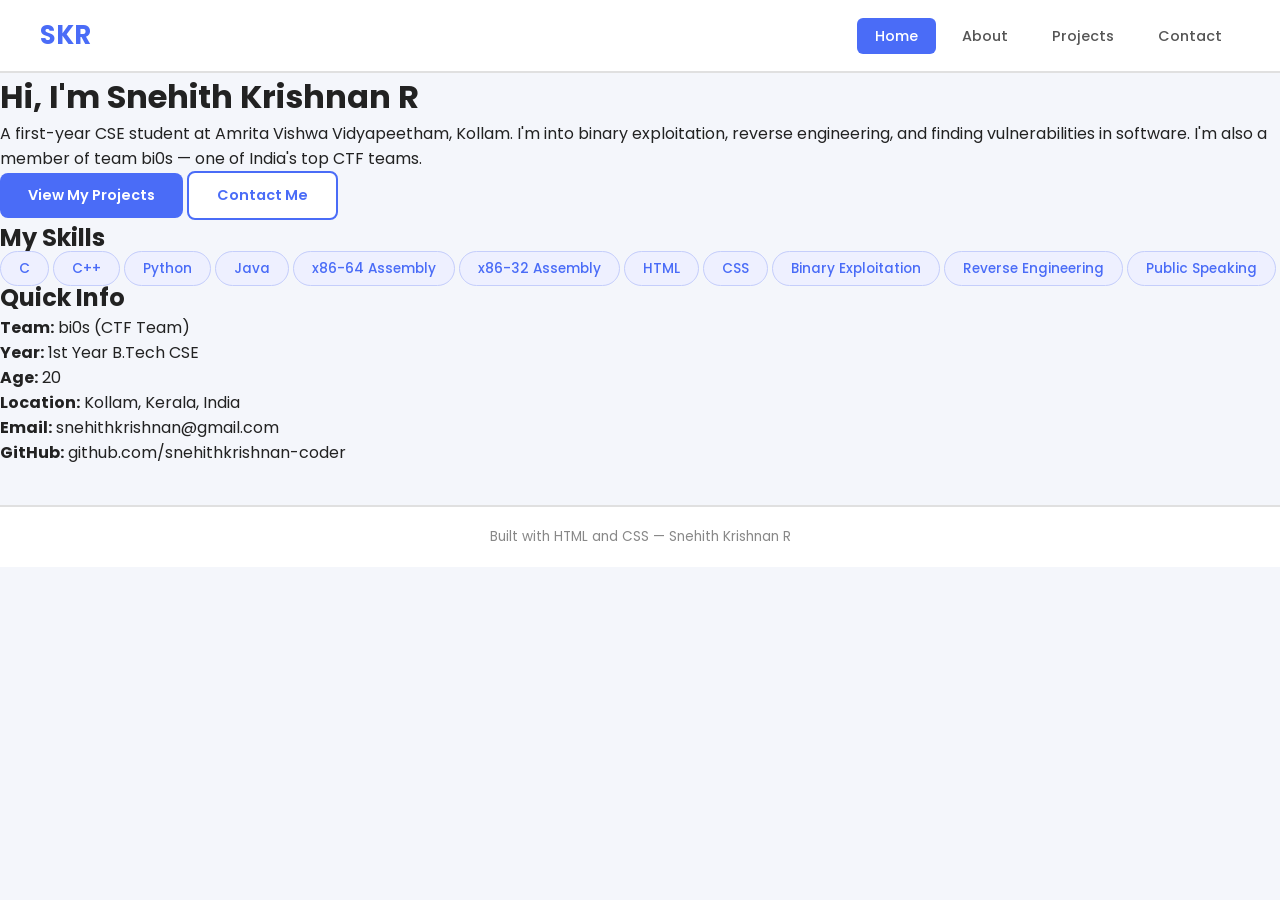
==== commit aefe22c8: "Refactor HTML structure and improve content layout" ====
--- a/index.html
+++ b/index.html
@@ -19,59 +19,49 @@
     </ul>
   </nav>
 
-  <div class="home-container">
+  <div class="container">
 
-    <div class="hero-section">
-      <h1>Hi, I'm <span>Snehith Krishnan R</span></h1>
+    <div class="card">
+      <h1>Hi, I'm <span class="accent">Snehith Krishnan R</span></h1>
       <p>
         A first-year CSE student at Amrita Vishwa Vidyapeetham, Kollam.
         I'm into binary exploitation, reverse engineering, and finding
-        vulnerabilities in software. I'm also a member of team bi0s,
+        vulnerabilities in software. I'm also a member of team bi0s —
         one of India's top CTF teams.
       </p>
-      <div class="btn-row">
-        <a href="projects.html" class="btn btn-blue">View My Projects</a>
-        <a href="contact.html" class="btn btn-outline">Contact Me</a>
-      </div>
+      <a href="projects.html" class="btn btn-blue">View My Projects</a>
+      <a href="contact.html" class="btn btn-outline">Contact Me</a>
     </div>
 
-    <div class="skills-section">
+    <div class="card">
       <h2>My Skills</h2>
-      <div class="skill-tags">
-        <span class="skill-tag">C</span>
-        <span class="skill-tag">C++</span>
-        <span class="skill-tag">Python</span>
-        <span class="skill-tag">Java</span>
-        <span class="skill-tag">x86-64 Assembly</span>
-        <span class="skill-tag">x86-32 Assembly</span>
-        <span class="skill-tag">HTML</span>
-        <span class="skill-tag">CSS</span>
-        <span class="skill-tag">Binary Exploitation</span>
-        <span class="skill-tag">Reverse Engineering</span>
-        <span class="skill-tag">Public Speaking</span>
-      </div>
+      <div class="blue-line"></div>
+      <span class="skill-tag">C</span>
+      <span class="skill-tag">C++</span>
+      <span class="skill-tag">Python</span>
+      <span class="skill-tag">Java</span>
+      <span class="skill-tag">x86-64 Assembly</span>
+      <span class="skill-tag">x86-32 Assembly</span>
+      <span class="skill-tag">HTML</span>
+      <span class="skill-tag">CSS</span>
+      <span class="skill-tag">Binary Exploitation</span>
+      <span class="skill-tag">Reverse Engineering</span>
+      <span class="skill-tag">Public Speaking</span>
     </div>
 
-    <div class="info-section">
+    <div class="card">
       <h2>Quick Info</h2>
-      <div class="info-grid">
-        <div class="info-box">
-          <div class="value">bi0s</div>
-          <div class="label">CTF Team</div>
-        </div>
-        <div class="info-box">
-          <div class="value">1st Year</div>
-          <div class="label">B.Tech CSE</div>
-        </div>
-        <div class="info-box">
-          <div class="value">20</div>
-          <div class="label">Age</div>
-        </div>
-        <div class="info-box">
-          <div class="value">Kollam</div>
-          <div class="label">Kerala, India</div>
-        </div>
-      </div>
+      <div class="blue-line"></div>
+      <p><strong>Team:</strong> bi0s (CTF Team)</p>
+      <p><strong>Year:</strong> 1st Year B.Tech CSE</p>
+      <p><strong>Age:</strong> 20</p>
+      <p><strong>Location:</strong> Kollam, Kerala, India</p>
+      <p><strong>Email:</strong> snehithkrishnan@gmail.com</p>
+      <p><strong>GitHub:</strong>
+        <a href="https://github.com/snehithkrishnan-coder" target="_blank">
+          github.com/snehithkrishnan-coder
+        </a>
+      </p>
     </div>
 
   </div>
--- a/style.css
+++ b/style.css
@@ -1,1162 +1,529 @@
-@import url('https://fonts.googleapis.com/css2?family=Cormorant+Garamond:ital,wght@0,300;0,400;0,600;0,700;1,300;1,400&family=DM+Sans:ital,opsz,wght@0,9..40,300;0,9..40,400;0,9..40,500;0,9..40,700&display=swap');
-
-:root {
-  --bg-base:        #eef1f7;
-  --bg-card:        rgba(255, 255, 255, 0.72);
-  --border-light:   rgba(255, 255, 255, 0.85);
-  --border-subtle:  rgba(180, 190, 210, 0.45);
-  --glass-blur:     blur(18px);
-  --shadow-soft:    0 8px 32px rgba(100, 120, 180, 0.12);
-  --shadow-card:    0 12px 40px rgba(80, 110, 200, 0.10);
-  --accent-1:       #5a7ef5;
-  --accent-2:       #9b6bfa;
-  --accent-glow:    rgba(90, 126, 245, 0.18);
-  --text-primary:   #1a1d2e;
-  --text-secondary: #5a6282;
-  --text-muted:     #8a93b0;
-  --font-display:   'Cormorant Garamond', Georgia, serif;
-  --font-body:      'DM Sans', system-ui, sans-serif;
-  --radius-lg:      18px;
-  --radius-md:      12px;
-  --radius-sm:      8px;
-  --header-h:       72px;
-  --transition:     all 0.4s cubic-bezier(0.4, 0, 0.2, 1);
-}
-
-*, *::before, *::after {
-  box-sizing: border-box;
+@import url('https://fonts.googleapis.com/css2?family=Poppins:wght@300;400;500;600;700&display=swap');
+
+* {
   margin: 0;
   padding: 0;
-}
-
-html {
-  scroll-behavior: smooth;
+  box-sizing: border-box;
 }
 
 body {
-  font-family: var(--font-body);
-  background-color: var(--bg-base);
-  color: var(--text-primary);
-  min-height: 100vh;
-  line-height: 1.65;
-  overflow-x: hidden;
-}
-
-body::before {
-  content: '';
-  position: fixed;
-  inset: 0;
-  background:
-    radial-gradient(ellipse 80% 60% at 20% 10%, rgba(90, 126, 245, 0.10) 0%, transparent 60%),
-    radial-gradient(ellipse 60% 50% at 80% 80%, rgba(155, 107, 250, 0.09) 0%, transparent 55%);
-  pointer-events: none;
-  z-index: 0;
-}
-
-.site-header {
-  position: fixed;
-  top: 0;
-  left: 0;
-  right: 0;
-  height: var(--header-h);
-  z-index: 1000;
-  background: rgba(238, 241, 247, 0.80);
-  backdrop-filter: var(--glass-blur);
-  -webkit-backdrop-filter: var(--glass-blur);
-  border-bottom: 1px solid var(--border-subtle);
-  display: flex;
+  font-family: 'Poppins', sans-serif;
+  background-color: #f4f6fb;
+  color: #222222;
+}
+
+a {
+  text-decoration: none;
+  color: inherit;
+}
+
+ul {
+  list-style: none;
+}
+
+
+/* ── NAVIGATION ── */
+
+nav {
+  background-color: #ffffff;
+  border-bottom: 2px solid #e0e0e0;
+  padding: 16px 40px;
+  display: flex;
+  justify-content: space-between;
   align-items: center;
-  justify-content: space-between;
-  padding: 0 48px;
-  box-shadow: 0 1px 24px rgba(80, 110, 200, 0.07);
 }
 
 .logo {
-  font-family: var(--font-display);
+  font-size: 1.6rem;
+  font-weight: 700;
+  color: #4a6cf7;
+}
+
+.nav-links {
+  display: flex;
+  gap: 8px;
+}
+
+.nav-links a {
+  padding: 8px 18px;
+  border-radius: 6px;
+  font-size: 0.9rem;
+  font-weight: 500;
+  color: #555555;
+}
+
+.nav-links a:hover {
+  background-color: #eef0ff;
+  color: #4a6cf7;
+}
+
+.nav-links a.active {
+  background-color: #4a6cf7;
+  color: #ffffff;
+}
+
+
+/* ── FOOTER ── */
+
+footer {
+  text-align: center;
+  padding: 20px;
+  background-color: #ffffff;
+  border-top: 2px solid #e0e0e0;
+  font-size: 0.85rem;
+  color: #888888;
+  margin-top: 40px;
+}
+
+
+/* ── BUTTONS ── */
+
+.btn {
+  display: inline-block;
+  padding: 12px 28px;
+  border-radius: 8px;
+  font-size: 0.9rem;
+  font-weight: 600;
+  cursor: pointer;
+  border: none;
+}
+
+.btn-blue {
+  background-color: #4a6cf7;
+  color: #ffffff;
+}
+
+.btn-blue:hover {
+  background-color: #3a5ce5;
+}
+
+.btn-outline {
+  background-color: #ffffff;
+  color: #4a6cf7;
+  border: 2px solid #4a6cf7;
+}
+
+.btn-outline:hover {
+  background-color: #eef0ff;
+}
+
+
+/* ── HOME PAGE ── */
+
+.home-container {
+  max-width: 900px;
+  margin: 60px auto;
+  padding: 0 24px;
+}
+
+.hero-section {
+  background-color: #ffffff;
+  border: 1px solid #e0e0e0;
+  border-radius: 12px;
+  padding: 48px 40px;
+  margin-bottom: 28px;
+  text-align: center;
+}
+
+.hero-section h1 {
+  font-size: 2.2rem;
+  font-weight: 700;
+  color: #1a1a2e;
+  margin-bottom: 12px;
+}
+
+.hero-section h1 span {
+  color: #4a6cf7;
+}
+
+.hero-section p {
+  font-size: 1rem;
+  color: #555555;
+  line-height: 1.8;
+  max-width: 640px;
+  margin: 0 auto 28px;
+}
+
+.btn-row {
+  display: flex;
+  gap: 14px;
+  justify-content: center;
+  flex-wrap: wrap;
+}
+
+.skills-section {
+  background-color: #ffffff;
+  border: 1px solid #e0e0e0;
+  border-radius: 12px;
+  padding: 36px 40px;
+  margin-bottom: 28px;
+}
+
+.skills-section h2 {
+  font-size: 1.3rem;
+  font-weight: 600;
+  color: #1a1a2e;
+  margin-bottom: 20px;
+}
+
+.skill-tags {
+  display: flex;
+  flex-wrap: wrap;
+  gap: 10px;
+}
+
+.skill-tag {
+  padding: 7px 18px;
+  background-color: #eef0ff;
+  color: #4a6cf7;
+  border-radius: 20px;
+  font-size: 0.85rem;
+  font-weight: 500;
+  border: 1px solid #c5cefb;
+}
+
+.info-section {
+  background-color: #ffffff;
+  border: 1px solid #e0e0e0;
+  border-radius: 12px;
+  padding: 36px 40px;
+}
+
+.info-section h2 {
+  font-size: 1.3rem;
+  font-weight: 600;
+  color: #1a1a2e;
+  margin-bottom: 20px;
+}
+
+.info-grid {
+  display: flex;
+  flex-wrap: wrap;
+  gap: 14px;
+}
+
+.info-box {
+  flex: 1;
+  min-width: 150px;
+  background-color: #f4f6fb;
+  border: 1px solid #e0e0e0;
+  border-radius: 8px;
+  padding: 20px;
+  text-align: center;
+}
+
+.info-box .value {
+  font-size: 1.3rem;
+  font-weight: 700;
+  color: #4a6cf7;
+}
+
+.info-box .label {
+  font-size: 0.78rem;
+  color: #888888;
+  margin-top: 4px;
+  text-transform: uppercase;
+  letter-spacing: 0.08em;
+}
+
+
+/* ── ABOUT PAGE ── */
+
+.about-container {
+  max-width: 820px;
+  margin: 60px auto;
+  padding: 0 24px;
+}
+
+.section-card {
+  background-color: #ffffff;
+  border: 1px solid #e0e0e0;
+  border-radius: 12px;
+  padding: 36px 40px;
+  margin-bottom: 24px;
+}
+
+.section-card h2 {
+  font-size: 1.3rem;
+  font-weight: 600;
+  color: #1a1a2e;
+  margin-bottom: 6px;
+}
+
+.section-card .underline {
+  width: 40px;
+  height: 3px;
+  background-color: #4a6cf7;
+  border-radius: 2px;
+  margin-bottom: 20px;
+}
+
+.section-card p {
+  font-size: 0.95rem;
+  color: #555555;
+  line-height: 1.8;
+  margin-bottom: 12px;
+}
+
+.edu-item {
+  border-left: 3px solid #4a6cf7;
+  padding-left: 18px;
+  margin-bottom: 22px;
+}
+
+.edu-item .year {
+  font-size: 0.78rem;
+  font-weight: 600;
+  color: #4a6cf7;
+  text-transform: uppercase;
+  letter-spacing: 0.08em;
+  margin-bottom: 3px;
+}
+
+.edu-item .degree {
+  font-size: 1rem;
+  font-weight: 600;
+  color: #1a1a2e;
+  margin-bottom: 2px;
+}
+
+.edu-item .school {
+  font-size: 0.85rem;
+  color: #888888;
+  margin-bottom: 6px;
+}
+
+.edu-item .desc {
+  font-size: 0.88rem;
+  color: #555555;
+  line-height: 1.6;
+}
+
+.interests-grid {
+  display: flex;
+  flex-wrap: wrap;
+  gap: 14px;
+}
+
+.interest-box {
+  flex: 1;
+  min-width: 160px;
+  background-color: #f4f6fb;
+  border: 1px solid #e0e0e0;
+  border-radius: 8px;
+  padding: 18px;
+}
+
+.interest-box .icon {
+  font-size: 1.5rem;
+  margin-bottom: 8px;
+}
+
+.interest-box .title {
+  font-size: 0.9rem;
+  font-weight: 600;
+  color: #1a1a2e;
+  margin-bottom: 4px;
+}
+
+.interest-box .desc {
+  font-size: 0.8rem;
+  color: #888888;
+  line-height: 1.5;
+}
+
+
+/* ── PROJECTS PAGE ── */
+
+.projects-container {
+  max-width: 820px;
+  margin: 60px auto;
+  padding: 0 24px;
+}
+
+.page-title {
   font-size: 1.8rem;
   font-weight: 700;
-  letter-spacing: 0.06em;
-  text-decoration: none;
-  background: linear-gradient(135deg, var(--accent-1), var(--accent-2));
-  -webkit-background-clip: text;
-  -webkit-text-fill-color: transparent;
-  background-clip: text;
-}
-
-.nav-links {
-  display: flex;
-  align-items: center;
-  gap: 6px;
-  list-style: none;
-}
-
-.nav-links a {
-  font-size: 0.875rem;
-  font-weight: 500;
-  color: var(--text-secondary);
-  text-decoration: none;
-  padding: 7px 16px;
-  border-radius: var(--radius-sm);
-  border: 1px solid transparent;
-  transition: var(--transition);
-}
-
-.nav-links a:hover,
-.nav-links a.active {
-  color: var(--accent-1);
-  background: var(--accent-glow);
-  border-color: rgba(90, 126, 245, 0.25);
-}
-
-.site-footer {
-  position: relative;
-  z-index: 1;
-  text-align: center;
-  padding: 28px 24px;
-  font-size: 0.8rem;
-  font-weight: 300;
-  color: var(--text-muted);
-  letter-spacing: 0.05em;
-  border-top: 1px solid var(--border-subtle);
-  background: rgba(238, 241, 247, 0.6);
-  backdrop-filter: blur(10px);
-}
-
-.site-footer em {
-  font-style: italic;
-  color: var(--accent-1);
-}
-
-.glass {
-  background: var(--bg-card);
-  backdrop-filter: var(--glass-blur);
-  -webkit-backdrop-filter: var(--glass-blur);
-  border: 1px solid var(--border-light);
-  border-radius: var(--radius-lg);
-  box-shadow: var(--shadow-card);
-}
-
-.page-wrapper {
-  position: relative;
-  z-index: 1;
-  padding-top: var(--header-h);
-  min-height: 100vh;
-  display: flex;
-  flex-direction: column;
-}
-
-::-webkit-scrollbar { width: 6px; }
-::-webkit-scrollbar-track { background: transparent; }
-::-webkit-scrollbar-thumb { background: rgba(90, 126, 245, 0.3); border-radius: 99px; }
-::-webkit-scrollbar-thumb:hover { background: rgba(90, 126, 245, 0.5); }
-
-.btn-primary {
-  display: inline-flex;
-  align-items: center;
+  color: #1a1a2e;
+  margin-bottom: 6px;
+}
+
+.page-subtitle {
+  font-size: 0.95rem;
+  color: #888888;
+  margin-bottom: 36px;
+}
+
+.project-card {
+  background-color: #ffffff;
+  border: 1px solid #e0e0e0;
+  border-radius: 12px;
+  padding: 32px 36px;
+  margin-bottom: 24px;
+}
+
+.project-card .tag {
+  font-size: 0.75rem;
+  font-weight: 600;
+  color: #4a6cf7;
+  text-transform: uppercase;
+  letter-spacing: 0.1em;
+  margin-bottom: 8px;
+}
+
+.project-card h2 {
+  font-size: 1.3rem;
+  font-weight: 700;
+  color: #1a1a2e;
+  margin-bottom: 12px;
+}
+
+.project-card p {
+  font-size: 0.93rem;
+  color: #555555;
+  line-height: 1.75;
+  margin-bottom: 20px;
+}
+
+.tech-pills {
+  display: flex;
+  flex-wrap: wrap;
   gap: 8px;
-  padding: 13px 28px;
-  border-radius: var(--radius-md);
-  font-family: var(--font-body);
-  font-size: 0.9rem;
-  font-weight: 500;
-  text-decoration: none;
-  background: linear-gradient(135deg, var(--accent-1), var(--accent-2));
-  color: #fff;
-  box-shadow: 0 4px 20px rgba(90, 126, 245, 0.35);
-  transition: var(--transition);
-  border: none;
-  cursor: pointer;
-}
-
-.btn-primary:hover {
-  transform: translateY(-2px);
-  box-shadow: 0 8px 32px rgba(90, 126, 245, 0.45);
-}
-
-.btn-secondary {
-  display: inline-flex;
-  align-items: center;
-  gap: 8px;
-  padding: 13px 28px;
-  border-radius: var(--radius-md);
-  font-family: var(--font-body);
-  font-size: 0.9rem;
-  font-weight: 500;
-  text-decoration: none;
-  background: var(--bg-card);
-  color: var(--accent-1);
-  border: 1px solid rgba(90, 126, 245, 0.3);
-  transition: var(--transition);
-  cursor: pointer;
-}
-
-.btn-secondary:hover {
-  transform: translateY(-2px);
-  background: var(--accent-glow);
-  border-color: rgba(90, 126, 245, 0.55);
-}
-
-.eyebrow {
+  margin-bottom: 22px;
+}
+
+.tech-pill {
+  padding: 5px 14px;
+  background-color: #eef0ff;
+  color: #4a6cf7;
+  border: 1px solid #c5cefb;
+  border-radius: 20px;
   font-size: 0.78rem;
   font-weight: 500;
-  letter-spacing: 0.2em;
-  text-transform: uppercase;
-  color: var(--accent-1);
-  margin-bottom: 12px;
-}
-
-.section-title {
-  font-family: var(--font-display);
-  font-size: clamp(1.8rem, 3vw, 2.4rem);
-  font-weight: 700;
-  color: var(--text-primary);
+}
+
+.project-links {
+  display: flex;
+  gap: 12px;
+  flex-wrap: wrap;
+}
+
+.project-links a {
+  padding: 9px 20px;
+  border-radius: 6px;
+  font-size: 0.83rem;
+  font-weight: 500;
+  background-color: #f4f6fb;
+  color: #4a6cf7;
+  border: 1px solid #c5cefb;
+}
+
+.project-links a:hover {
+  background-color: #eef0ff;
+}
+
+
+/* ── CONTACT PAGE ── */
+
+.contact-container {
+  max-width: 820px;
+  margin: 60px auto;
+  padding: 0 24px;
+}
+
+.contact-card {
+  background-color: #ffffff;
+  border: 1px solid #e0e0e0;
+  border-radius: 12px;
+  padding: 36px 40px;
   margin-bottom: 24px;
 }
 
-.section-title span {
-  font-style: italic;
-  background: linear-gradient(135deg, var(--accent-1), var(--accent-2));
-  -webkit-background-clip: text;
-  -webkit-text-fill-color: transparent;
-  background-clip: text;
-}
-
-.skill-tag {
-  padding: 6px 16px;
-  border-radius: 99px;
-  font-size: 0.8rem;
-  font-weight: 500;
-  border: 1px solid var(--border-subtle);
-  background: var(--bg-card);
-  color: var(--text-secondary);
-  transition: var(--transition);
-}
-
-.skill-tag:hover {
-  border-color: rgba(90, 126, 245, 0.45);
-  color: var(--accent-1);
-  background: var(--accent-glow);
-}
-
-.skill-tags {
-  display: flex;
-  flex-wrap: wrap;
-  gap: 10px;
-  margin-bottom: 36px;
-}
-
-.cta-row {
-  display: flex;
-  gap: 14px;
-  flex-wrap: wrap;
-}
-
-
-/* ─── HOME PAGE ─────────────────────────────────────────── */
-
-.home-layout {
-  display: grid;
-  grid-template-columns: 1fr 1fr;
-  gap: 28px;
-  flex: 1;
-  padding: 40px 48px;
-  max-width: 1300px;
-  margin: 0 auto;
-  width: 100%;
-  align-items: start;
-}
-
-.home-left {
-  padding: 44px 48px;
-}
-
-.home-left .hero-eyebrow {
-  font-size: 0.78rem;
-  font-weight: 500;
-  letter-spacing: 0.2em;
-  text-transform: uppercase;
-  color: var(--accent-1);
-  margin-bottom: 16px;
-}
-
-.home-left h1 {
-  font-family: var(--font-display);
-  font-size: clamp(2.6rem, 4.5vw, 4.8rem);
-  font-weight: 700;
-  line-height: 1.1;
-  color: var(--text-primary);
-  margin-bottom: 24px;
-}
-
-.home-left h1 .accent {
-  font-style: italic;
-  background: linear-gradient(135deg, var(--accent-1), var(--accent-2));
-  -webkit-background-clip: text;
-  -webkit-text-fill-color: transparent;
-  background-clip: text;
-}
-
-.home-left .bio {
-  font-size: 1rem;
-  color: var(--text-secondary);
-  line-height: 1.8;
-  margin-bottom: 32px;
-  max-width: 560px;
-}
-
-.home-left .bio p {
-  margin-bottom: 14px;
-}
-
-.home-right {
-  position: sticky;
-  top: calc(var(--header-h) + 24px);
-  padding: 36px 32px;
-}
-
-.home-right h3 {
-  font-family: var(--font-display);
-  font-size: 1.4rem;
-  font-weight: 700;
-  color: var(--text-primary);
+.contact-card h2 {
+  font-size: 1.3rem;
+  font-weight: 600;
+  color: #1a1a2e;
   margin-bottom: 6px;
 }
 
-.home-right .subtitle {
-  font-size: 0.82rem;
-  color: var(--text-muted);
-  margin-bottom: 28px;
-  letter-spacing: 0.05em;
-}
-
-.stat-grid {
-  display: grid;
-  grid-template-columns: 1fr 1fr;
-  gap: 14px;
-  margin-bottom: 28px;
-}
-
-.stat-box {
-  padding: 16px;
-  border-radius: var(--radius-md);
-  background: var(--accent-glow);
-  border: 1px solid rgba(90, 126, 245, 0.2);
-  text-align: center;
-}
-
-.stat-box .num {
-  display: block;
-  font-family: var(--font-display);
-  font-size: 1.8rem;
-  font-weight: 700;
-  background: linear-gradient(135deg, var(--accent-1), var(--accent-2));
-  -webkit-background-clip: text;
-  -webkit-text-fill-color: transparent;
-  background-clip: text;
-}
-
-.stat-box .lbl {
-  font-size: 0.72rem;
-  color: var(--text-muted);
-  text-transform: uppercase;
-  letter-spacing: 0.1em;
-  font-weight: 500;
-}
-
-.quick-links {
-  display: flex;
-  flex-direction: column;
-  gap: 10px;
-}
-
-.quick-link-item {
-  display: flex;
-  align-items: center;
-  gap: 12px;
-  padding: 12px 14px;
-  border-radius: var(--radius-md);
-  border: 1px solid var(--border-light);
-  background: var(--bg-card);
-  text-decoration: none;
-  font-size: 0.85rem;
-  color: var(--text-secondary);
-  font-weight: 500;
-  transition: var(--transition);
-}
-
-.quick-link-item i {
-  color: var(--accent-1);
-  width: 16px;
-  text-align: center;
-}
-
-.quick-link-item:hover {
-  border-color: rgba(90, 126, 245, 0.35);
-  color: var(--accent-1);
-  transform: translateX(3px);
-}
-
-.divider {
-  width: 50px;
-  height: 3px;
-  background: linear-gradient(90deg, var(--accent-1), var(--accent-2));
-  border-radius: 2px;
-  margin: 48px 0 32px;
-}
-
-.home-left h2 {
-  font-family: var(--font-display);
-  font-size: clamp(1.6rem, 2.5vw, 2.2rem);
-  font-weight: 700;
-  color: var(--text-primary);
-  margin-bottom: 24px;
-}
-
-.skills-grid {
-  display: grid;
-  grid-template-columns: 1fr 1fr;
-  gap: 14px;
-}
-
-.skill-card {
-  padding: 20px;
-  border-radius: var(--radius-md);
-  border: 1px solid var(--border-light);
-  background: var(--bg-card);
-  box-shadow: var(--shadow-soft);
-}
-
-.skill-card-icon {
-  font-size: 1.4rem;
-  display: block;
-  margin-bottom: 10px;
-}
-
-.skill-card-name {
-  font-weight: 600;
-  font-size: 0.88rem;
-  color: var(--text-primary);
-  margin-bottom: 4px;
-}
-
-.skill-card-level {
-  font-size: 0.75rem;
-  color: var(--text-muted);
-  margin-bottom: 10px;
-}
-
-.skill-bar-outer {
-  height: 5px;
-  border-radius: 99px;
-  background: rgba(90, 126, 245, 0.12);
-  overflow: hidden;
-}
-
-.skill-bar-inner {
-  height: 100%;
-  border-radius: 99px;
-  background: linear-gradient(90deg, var(--accent-1), var(--accent-2));
-}
-
-
-/* ─── ABOUT PAGE ─────────────────────────────────────────── */
-
-.about-wrapper {
-  position: relative;
-  z-index: 1;
-  padding-top: var(--header-h);
-  min-height: 100vh;
-  display: flex;
-  flex-direction: column;
-}
-
-.about-layout {
-  display: grid;
-  grid-template-columns: 1fr 320px;
-  gap: 28px;
-  flex: 1;
-  padding: 40px 48px;
-  max-width: 1200px;
-  margin: 0 auto;
-  width: 100%;
-  align-items: start;
-}
-
-.about-main {
-  padding: 44px 48px;
-}
-
-.about-main h1 {
-  font-family: var(--font-display);
-  font-size: clamp(2.2rem, 3.5vw, 3.5rem);
-  font-weight: 700;
-  color: var(--text-primary);
-  margin-bottom: 20px;
-  line-height: 1.2;
-}
-
-.about-main h1 em {
-  font-style: italic;
-  background: linear-gradient(135deg, var(--accent-1), var(--accent-2));
-  -webkit-background-clip: text;
-  -webkit-text-fill-color: transparent;
-  background-clip: text;
-}
-
-.about-bio {
-  font-size: 1rem;
-  color: var(--text-secondary);
-  line-height: 1.8;
-  margin-bottom: 40px;
-}
-
-.about-bio p {
-  margin-bottom: 14px;
-}
-
-.section-sep {
+.contact-card .underline {
   width: 40px;
   height: 3px;
-  background: linear-gradient(90deg, var(--accent-1), var(--accent-2));
+  background-color: #4a6cf7;
   border-radius: 2px;
-  margin-bottom: 24px;
-}
-
-.section-eyebrow {
-  font-size: 0.75rem;
-  font-weight: 600;
-  letter-spacing: 0.18em;
-  text-transform: uppercase;
-  color: var(--accent-1);
-  margin-bottom: 10px;
-}
-
-.edu-timeline {
-  display: flex;
-  flex-direction: column;
-  gap: 16px;
-  margin-bottom: 40px;
-}
-
-.edu-item {
-  padding: 22px 26px;
-}
-
-.edu-year {
-  font-size: 0.75rem;
-  font-weight: 600;
-  letter-spacing: 0.1em;
-  text-transform: uppercase;
-  color: var(--accent-1);
-  margin-bottom: 4px;
-}
-
-.edu-degree {
-  font-family: var(--font-display);
-  font-size: 1.15rem;
-  font-weight: 600;
-  color: var(--text-primary);
-  margin-bottom: 2px;
-}
-
-.edu-school {
-  font-size: 0.85rem;
-  color: var(--text-muted);
-  margin-bottom: 8px;
-}
-
-.edu-desc {
-  font-size: 0.88rem;
-  color: var(--text-secondary);
-  line-height: 1.6;
-}
-
-.interests-grid {
-  display: grid;
-  grid-template-columns: 1fr 1fr;
-  gap: 12px;
-  margin-bottom: 16px;
-}
-
-.interest-card {
-  padding: 16px 18px;
-  border-radius: var(--radius-md);
-  border: 1px solid var(--border-light);
-  background: var(--bg-card);
-}
-
-.interest-card-icon {
-  font-size: 1.2rem;
-  margin-bottom: 6px;
-  display: block;
-}
-
-.interest-card-title {
-  font-size: 0.88rem;
-  font-weight: 600;
-  color: var(--text-primary);
-  margin-bottom: 3px;
-}
-
-.interest-card-desc {
-  font-size: 0.78rem;
-  color: var(--text-muted);
-  line-height: 1.5;
-}
-
-.about-sidebar {
-  position: sticky;
-  top: calc(var(--header-h) + 24px);
-  display: flex;
-  flex-direction: column;
-  gap: 16px;
-}
-
-.profile-card {
-  padding: 28px 24px;
-  text-align: center;
-}
-
-.profile-avatar {
-  width: 90px;
-  height: 90px;
-  border-radius: 50%;
-  background: linear-gradient(135deg, var(--accent-1), var(--accent-2));
-  display: flex;
-  align-items: center;
-  justify-content: center;
-  font-size: 2.2rem;
-  margin: 0 auto 16px;
-}
-
-.profile-name {
-  font-family: var(--font-display);
-  font-size: 1.3rem;
-  font-weight: 700;
-  color: var(--text-primary);
-  margin-bottom: 4px;
-}
-
-.profile-role {
-  font-size: 0.82rem;
-  color: var(--text-muted);
   margin-bottom: 20px;
 }
 
-.profile-detail-list {
-  list-style: none;
-  text-align: left;
-  display: flex;
-  flex-direction: column;
-  gap: 10px;
-}
-
-.profile-detail-list li {
-  display: flex;
-  align-items: center;
-  gap: 10px;
-  font-size: 0.83rem;
-  color: var(--text-secondary);
-}
-
-.profile-detail-list li i {
-  color: var(--accent-1);
-  width: 14px;
-  text-align: center;
-  flex-shrink: 0;
-}
-
-.team-badge {
-  padding: 20px 22px;
+.contact-item {
   display: flex;
   align-items: center;
   gap: 14px;
-}
-
-.team-badge-icon {
-  font-size: 1.6rem;
-  flex-shrink: 0;
-}
-
-.team-badge-name {
-  font-weight: 700;
+  padding: 14px 0;
+  border-bottom: 1px solid #f0f0f0;
   font-size: 0.9rem;
-  color: var(--text-primary);
-  margin-bottom: 2px;
-}
-
-.team-badge-desc {
-  font-size: 0.76rem;
-  color: var(--text-muted);
-  line-height: 1.4;
-}
-
-
-/* ─── PROJECTS PAGE ──────────────────────────────────────── */
-
-.projects-wrapper {
-  position: relative;
-  z-index: 1;
-  padding-top: var(--header-h);
-  min-height: 100vh;
-  display: flex;
-  flex-direction: column;
-}
-
-.projects-content {
-  flex: 1;
-  padding: 48px 48px 64px;
-  max-width: 1100px;
-  margin: 0 auto;
-  width: 100%;
-}
-
-.page-hero {
-  margin-bottom: 52px;
-}
-
-.page-hero h1 {
-  font-family: var(--font-display);
-  font-size: clamp(2.2rem, 4vw, 3.8rem);
-  font-weight: 700;
-  color: var(--text-primary);
-  margin-bottom: 14px;
-  line-height: 1.15;
-}
-
-.page-hero h1 span {
-  font-style: italic;
-  background: linear-gradient(135deg, var(--accent-1), var(--accent-2));
-  -webkit-background-clip: text;
-  -webkit-text-fill-color: transparent;
-  background-clip: text;
-}
-
-.page-hero p {
-  font-size: 1rem;
-  color: var(--text-secondary);
-  max-width: 580px;
-  line-height: 1.75;
-}
-
-.projects-list {
-  display: flex;
-  flex-direction: column;
-  gap: 36px;
-}
-
-.project-card {
-  display: grid;
-  grid-template-columns: 1fr 1.2fr;
-  border-radius: var(--radius-lg);
-  overflow: hidden;
-}
-
-.project-card.flip {
-  direction: rtl;
-}
-
-.project-card.flip > * {
-  direction: ltr;
-}
-
-.project-thumb {
-  min-height: 280px;
-  display: flex;
-  align-items: center;
-  justify-content: center;
-  flex-direction: column;
-  gap: 14px;
-}
-
-.project-thumb-emoji {
-  font-size: 3.5rem;
-  filter: drop-shadow(0 4px 14px rgba(90, 126, 245, 0.3));
-}
-
-.project-thumb-label {
-  font-family: var(--font-display);
-  font-size: 1rem;
-  font-style: italic;
-  color: rgba(90, 126, 245, 0.6);
-  letter-spacing: 0.03em;
-}
-
-.project-info {
-  padding: 40px 44px;
-}
-
-.project-num {
-  font-size: 0.72rem;
-  font-weight: 600;
-  letter-spacing: 0.14em;
-  text-transform: uppercase;
-  color: var(--text-muted);
-  margin-bottom: 10px;
-}
-
-.project-title {
-  font-family: var(--font-display);
-  font-size: clamp(1.5rem, 2.5vw, 2rem);
-  font-weight: 700;
-  color: var(--text-primary);
-  margin-bottom: 14px;
-  line-height: 1.2;
-}
-
-.project-desc {
-  font-size: 0.92rem;
-  color: var(--text-secondary);
-  line-height: 1.75;
-  margin-bottom: 22px;
-}
-
-.project-tech {
-  display: flex;
-  flex-wrap: wrap;
-  gap: 8px;
-  margin-bottom: 24px;
-}
-
-.tech-pill {
-  padding: 5px 14px;
-  border-radius: 99px;
-  font-size: 0.78rem;
-  font-weight: 500;
-  background: var(--accent-glow);
-  border: 1px solid rgba(90, 126, 245, 0.25);
-  color: var(--accent-1);
-}
-
-.project-links {
-  display: flex;
-  gap: 12px;
-  flex-wrap: wrap;
-}
-
-.project-links a {
-  display: inline-flex;
-  align-items: center;
-  gap: 7px;
-  padding: 9px 18px;
-  border-radius: var(--radius-sm);
-  font-size: 0.82rem;
-  font-weight: 500;
-  text-decoration: none;
-  color: var(--accent-1);
-  border: 1px solid rgba(90, 126, 245, 0.25);
-  background: var(--accent-glow);
-  transition: var(--transition);
-}
-
-.project-links a:hover {
-  background: rgba(90, 126, 245, 0.2);
-  border-color: rgba(90, 126, 245, 0.5);
-  transform: translateY(-1px);
-}
-
-.ctf-section {
-  margin-top: 52px;
-  padding: 36px 40px;
-}
-
-.ctf-section h2 {
-  font-family: var(--font-display);
-  font-size: 1.6rem;
-  font-weight: 700;
-  color: var(--text-primary);
-  margin-bottom: 10px;
-}
-
-.ctf-section p {
-  font-size: 0.92rem;
-  color: var(--text-secondary);
-  line-height: 1.7;
-  margin-bottom: 20px;
-}
-
-.ctf-tag-row {
-  display: flex;
-  flex-wrap: wrap;
-  gap: 8px;
-}
-
-
-/* ─── CONTACT PAGE ───────────────────────────────────────── */
-
-.contact-wrapper {
-  position: relative;
-  z-index: 1;
-  padding-top: var(--header-h);
-  min-height: 100vh;
-  display: flex;
-  flex-direction: column;
-}
-
-.contact-content {
-  flex: 1;
-  padding: 48px 48px 64px;
-  max-width: 1050px;
-  margin: 0 auto;
-  width: 100%;
-}
-
-.contact-layout {
-  display: grid;
-  grid-template-columns: 1fr 1.2fr;
-  gap: 32px;
-  align-items: start;
-}
-
-.contact-info {
-  padding: 40px 40px;
-}
-
-.contact-info h2 {
-  font-family: var(--font-display);
-  font-size: clamp(2rem, 3vw, 2.8rem);
-  font-weight: 700;
-  color: var(--text-primary);
-  margin-bottom: 14px;
-  line-height: 1.1;
-}
-
-.contact-info h2 span {
-  font-style: italic;
-  background: linear-gradient(135deg, var(--accent-1), var(--accent-2));
-  -webkit-background-clip: text;
-  -webkit-text-fill-color: transparent;
-  background-clip: text;
-}
-
-.contact-info > p {
-  font-size: 0.92rem;
-  color: var(--text-secondary);
-  line-height: 1.75;
-  margin-bottom: 32px;
-}
-
-.contact-method-list {
-  list-style: none;
-  display: flex;
-  flex-direction: column;
-  gap: 14px;
-}
-
-.contact-method-item {
-  display: flex;
-  align-items: center;
-  gap: 14px;
-  padding: 14px 18px;
-  border-radius: var(--radius-md);
-  background: var(--bg-card);
-  border: 1px solid var(--border-light);
-  box-shadow: var(--shadow-soft);
-  transition: var(--transition);
-  text-decoration: none;
-}
-
-.contact-method-item:hover {
-  transform: translateX(4px);
-  border-color: rgba(90, 126, 245, 0.3);
-}
-
-.contact-method-icon {
-  width: 36px;
-  height: 36px;
-  border-radius: var(--radius-sm);
-  display: flex;
-  align-items: center;
-  justify-content: center;
-  font-size: 0.95rem;
-  background: var(--accent-glow);
-  color: var(--accent-1);
-  border: 1px solid rgba(90, 126, 245, 0.2);
-  flex-shrink: 0;
-}
-
-.contact-method-label {
-  font-size: 0.72rem;
-  font-weight: 700;
-  letter-spacing: 0.1em;
-  text-transform: uppercase;
-  color: var(--text-muted);
-  display: block;
-  margin-bottom: 2px;
-}
-
-.contact-method-value {
-  font-size: 0.86rem;
-  color: var(--text-secondary);
-}
-
-.contact-form-card {
-  padding: 40px 40px;
-}
-
-.contact-form-card h3 {
-  font-family: var(--font-display);
-  font-size: 1.5rem;
-  font-weight: 600;
-  color: var(--text-primary);
-  margin-bottom: 26px;
+  color: #555555;
+}
+
+.contact-item:last-child {
+  border-bottom: none;
+}
+
+.contact-item i {
+  color: #4a6cf7;
+  width: 18px;
+  text-align: center;
 }
 
 .form-group {
-  margin-bottom: 20px;
+  margin-bottom: 18px;
 }
 
 .form-label {
   display: block;
-  font-size: 0.76rem;
-  font-weight: 600;
-  letter-spacing: 0.1em;
-  text-transform: uppercase;
-  color: var(--text-muted);
+  font-size: 0.82rem;
+  font-weight: 600;
+  color: #444444;
   margin-bottom: 7px;
 }
 
 .form-input,
 .form-textarea {
   width: 100%;
-  padding: 12px 16px;
-  border-radius: var(--radius-md);
-  border: 1.5px solid var(--border-subtle);
-  background: rgba(255, 255, 255, 0.65);
-  font-family: var(--font-body);
+  padding: 11px 14px;
+  border: 1.5px solid #d0d0d0;
+  border-radius: 8px;
+  font-family: 'Poppins', sans-serif;
   font-size: 0.9rem;
-  color: var(--text-primary);
-  transition: var(--transition);
+  color: #222222;
+  background-color: #f9f9f9;
   outline: none;
-  resize: vertical;
-}
-
-.form-input::placeholder,
-.form-textarea::placeholder {
-  color: var(--text-muted);
-  font-weight: 300;
 }
 
 .form-input:focus,
 .form-textarea:focus {
-  border-color: var(--accent-1);
-  background: rgba(255, 255, 255, 0.85);
-  box-shadow: 0 0 0 4px rgba(90, 126, 245, 0.10);
+  border-color: #4a6cf7;
+  background-color: #ffffff;
 }
 
 .form-textarea {
-  min-height: 130px;
+  resize: vertical;
+  min-height: 120px;
 }
 
 .form-submit {
   width: 100%;
-  margin-top: 4px;
-  padding: 14px 24px;
+  padding: 13px;
+  background-color: #4a6cf7;
+  color: #ffffff;
   border: none;
-  border-radius: var(--radius-md);
-  font-family: var(--font-body);
+  border-radius: 8px;
+  font-family: 'Poppins', sans-serif;
   font-size: 0.9rem;
   font-weight: 600;
-  letter-spacing: 0.06em;
-  text-transform: uppercase;
-  color: #fff;
-  background: linear-gradient(135deg, var(--accent-1), var(--accent-2));
-  box-shadow: 0 4px 24px rgba(90, 126, 245, 0.35);
   cursor: pointer;
-  transition: var(--transition);
-  display: flex;
-  align-items: center;
-  justify-content: center;
-  gap: 10px;
+  margin-top: 6px;
 }
 
 .form-submit:hover {
-  transform: translateY(-2px);
-  box-shadow: 0 8px 32px rgba(90, 126, 245, 0.45);
-}
-
-
-/* ─── RESPONSIVE ─────────────────────────────────────────── */
-
-@media (max-width: 1024px) {
-  .home-layout,
-  .about-layout {
-    grid-template-columns: 1fr;
-    padding: 28px 28px;
-  }
-
-  .home-right,
-  .about-sidebar {
-    position: static;
-  }
-
-  .project-card {
-    grid-template-columns: 1fr;
-  }
-
-  .project-card.flip {
-    direction: ltr;
-  }
-
-  .project-thumb {
-    min-height: 200px;
-  }
-
-  .contact-layout {
-    grid-template-columns: 1fr;
-  }
-}
-
-@media (max-width: 768px) {
-  .site-header {
-    padding: 0 20px;
-  }
-
-  .nav-links a {
-    padding: 6px 10px;
-    font-size: 0.8rem;
-  }
-
-  .home-left {
-    padding: 28px 24px;
-  }
-
-  .about-main {
-    padding: 28px 24px;
-  }
-
-  .projects-content,
-  .contact-content {
-    padding: 28px 20px 48px;
-  }
-
-  .project-info {
-    padding: 28px 24px;
-  }
-
-  .contact-info,
-  .contact-form-card {
-    padding: 28px 24px;
-  }
-
-  .interests-grid,
-  .skills-grid {
-    grid-template-columns: 1fr;
-  }
-}
-
-@media (max-width: 480px) {
-  .cta-row {
-    flex-direction: column;
-  }
-
-  .btn-primary,
-  .btn-secondary {
-    width: 100%;
-    justify-content: center;
-  }
-
-  .project-links {
-    flex-direction: column;
-  }
-}
+  background-color: #3a5ce5;
+}
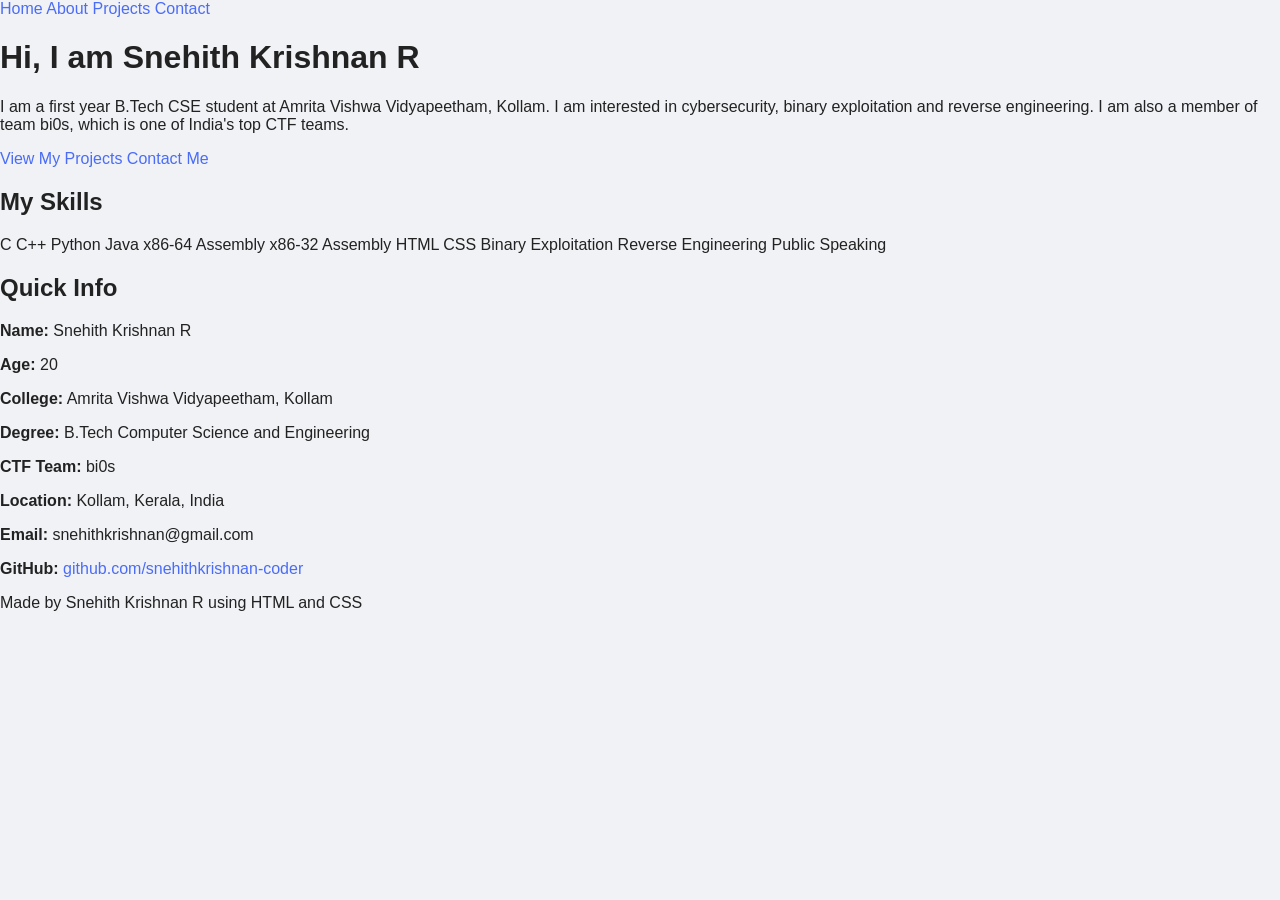
==== commit b29be86a: "Refactor index.html for improved structure and clarity Updated the structure of the index.html file " ====
--- a/index.html
+++ b/index.html
@@ -1,74 +1,59 @@
 <!DOCTYPE html>
-<html lang="en">
+<html>
 <head>
-  <meta charset="UTF-8" />
-  <meta name="viewport" content="width=device-width, initial-scale=1.0" />
-  <title>Snehith Krishnan R</title>
-  <link rel="stylesheet" href="style.css" />
-  <link rel="stylesheet" href="https://cdnjs.cloudflare.com/ajax/libs/font-awesome/6.5.0/css/all.min.css" />
+    <title>Snehith Krishnan R - Home</title>
+    <link rel="stylesheet" href="style.css">
 </head>
 <body>
 
-  <nav>
-    <a href="index.html" class="logo">SKR</a>
-    <ul class="nav-links">
-      <li><a href="index.html" class="active">Home</a></li>
-      <li><a href="about.html">About</a></li>
-      <li><a href="projects.html">Projects</a></li>
-      <li><a href="contact.html">Contact</a></li>
-    </ul>
-  </nav>
-
-  <div class="container">
-
-    <div class="card">
-      <h1>Hi, I'm <span class="accent">Snehith Krishnan R</span></h1>
-      <p>
-        A first-year CSE student at Amrita Vishwa Vidyapeetham, Kollam.
-        I'm into binary exploitation, reverse engineering, and finding
-        vulnerabilities in software. I'm also a member of team bi0s —
-        one of India's top CTF teams.
-      </p>
-      <a href="projects.html" class="btn btn-blue">View My Projects</a>
-      <a href="contact.html" class="btn btn-outline">Contact Me</a>
+    <div class="navbar">
+        <a href="index.html" class="active">Home</a>
+        <a href="about.html">About</a>
+        <a href="projects.html">Projects</a>
+        <a href="contact.html">Contact</a>
     </div>
 
-    <div class="card">
-      <h2>My Skills</h2>
-      <div class="blue-line"></div>
-      <span class="skill-tag">C</span>
-      <span class="skill-tag">C++</span>
-      <span class="skill-tag">Python</span>
-      <span class="skill-tag">Java</span>
-      <span class="skill-tag">x86-64 Assembly</span>
-      <span class="skill-tag">x86-32 Assembly</span>
-      <span class="skill-tag">HTML</span>
-      <span class="skill-tag">CSS</span>
-      <span class="skill-tag">Binary Exploitation</span>
-      <span class="skill-tag">Reverse Engineering</span>
-      <span class="skill-tag">Public Speaking</span>
+    <div class="box">
+        <h1>Hi, I am Snehith Krishnan R</h1>
+        <p>
+            I am a first year B.Tech CSE student at Amrita Vishwa Vidyapeetham, Kollam.
+            I am interested in cybersecurity, binary exploitation and reverse engineering.
+            I am also a member of team bi0s, which is one of India's top CTF teams.
+        </p>
+        <a href="projects.html" class="button">View My Projects</a>
+        <a href="contact.html" class="button">Contact Me</a>
     </div>
 
-    <div class="card">
-      <h2>Quick Info</h2>
-      <div class="blue-line"></div>
-      <p><strong>Team:</strong> bi0s (CTF Team)</p>
-      <p><strong>Year:</strong> 1st Year B.Tech CSE</p>
-      <p><strong>Age:</strong> 20</p>
-      <p><strong>Location:</strong> Kollam, Kerala, India</p>
-      <p><strong>Email:</strong> snehithkrishnan@gmail.com</p>
-      <p><strong>GitHub:</strong>
-        <a href="https://github.com/snehithkrishnan-coder" target="_blank">
-          github.com/snehithkrishnan-coder
-        </a>
-      </p>
+    <div class="box">
+        <h2>My Skills</h2>
+        <span class="tag">C</span>
+        <span class="tag">C++</span>
+        <span class="tag">Python</span>
+        <span class="tag">Java</span>
+        <span class="tag">x86-64 Assembly</span>
+        <span class="tag">x86-32 Assembly</span>
+        <span class="tag">HTML</span>
+        <span class="tag">CSS</span>
+        <span class="tag">Binary Exploitation</span>
+        <span class="tag">Reverse Engineering</span>
+        <span class="tag">Public Speaking</span>
     </div>
 
-  </div>
+    <div class="box">
+        <h2>Quick Info</h2>
+        <p><b>Name:</b> Snehith Krishnan R</p>
+        <p><b>Age:</b> 20</p>
+        <p><b>College:</b> Amrita Vishwa Vidyapeetham, Kollam</p>
+        <p><b>Degree:</b> B.Tech Computer Science and Engineering</p>
+        <p><b>CTF Team:</b> bi0s</p>
+        <p><b>Location:</b> Kollam, Kerala, India</p>
+        <p><b>Email:</b> snehithkrishnan@gmail.com</p>
+        <p><b>GitHub:</b> <a href="https://github.com/snehithkrishnan-coder" target="_blank">github.com/snehithkrishnan-coder</a></p>
+    </div>
 
-  <footer>
-    Built with HTML and CSS &mdash; Snehith Krishnan R
-  </footer>
+    <div class="footer">
+        Made by Snehith Krishnan R using HTML and CSS
+    </div>
 
 </body>
 </html>
--- a/style.css
+++ b/style.css
@@ -1,60 +1,62 @@
-@import url('https://fonts.googleapis.com/css2?family=Poppins:wght@300;400;500;600;700&display=swap');
-
-* {
+body {
+  font-family: Arial, sans-serif;
+  background-color: #f0f2f5;
+  color: #222222;
   margin: 0;
   padding: 0;
-  box-sizing: border-box;
-}
-
-body {
-  font-family: 'Poppins', sans-serif;
-  background-color: #f4f6fb;
-  color: #222222;
 }
 
 a {
   text-decoration: none;
-  color: inherit;
-}
-
-ul {
+  color: #4a6cf7;
+}
+
+a:hover {
+  text-decoration: underline;
+}
+
+
+/* navigation bar */
+
+nav {
+  background-color: #ffffff;
+  border-bottom: 2px solid #dddddd;
+  padding: 16px 32px;
+  overflow: hidden;
+}
+
+.logo {
+  font-size: 1.5rem;
+  font-weight: bold;
+  color: #4a6cf7;
+  float: left;
+  text-decoration: none;
+}
+
+.nav-links {
   list-style: none;
-}
-
-
-/* ── NAVIGATION ── */
-
-nav {
-  background-color: #ffffff;
-  border-bottom: 2px solid #e0e0e0;
-  padding: 16px 40px;
-  display: flex;
-  justify-content: space-between;
-  align-items: center;
-}
-
-.logo {
-  font-size: 1.6rem;
-  font-weight: 700;
-  color: #4a6cf7;
-}
-
-.nav-links {
-  display: flex;
-  gap: 8px;
+  float: right;
+  margin: 0;
+  padding: 0;
+}
+
+.nav-links li {
+  display: inline;
+  margin-left: 8px;
 }
 
 .nav-links a {
-  padding: 8px 18px;
-  border-radius: 6px;
-  font-size: 0.9rem;
-  font-weight: 500;
-  color: #555555;
+  padding: 8px 16px;
+  border-radius: 6px;
+  font-size: 0.9rem;
+  color: #555555;
+  text-decoration: none;
 }
 
 .nav-links a:hover {
   background-color: #eef0ff;
   color: #4a6cf7;
+  text-decoration: none;
 }
 
 .nav-links a.active {
@@ -63,38 +65,78 @@
 }
 
 
-/* ── FOOTER ── */
-
-footer {
-  text-align: center;
-  padding: 20px;
-  background-color: #ffffff;
-  border-top: 2px solid #e0e0e0;
-  font-size: 0.85rem;
-  color: #888888;
-  margin-top: 40px;
-}
-
-
-/* ── BUTTONS ── */
+/* page content wrapper */
+
+.container {
+  max-width: 820px;
+  margin: 40px auto;
+  padding: 0 24px;
+}
+
+
+/* card boxes */
+
+.card {
+  background-color: #ffffff;
+  border: 1px solid #dddddd;
+  border-radius: 10px;
+  padding: 32px;
+  margin-bottom: 24px;
+}
+
+.card h1 {
+  font-size: 1.8rem;
+  color: #1a1a2e;
+  margin-bottom: 12px;
+}
+
+.card h2 {
+  font-size: 1.2rem;
+  color: #1a1a2e;
+  margin-bottom: 16px;
+}
+
+.card p {
+  font-size: 0.95rem;
+  color: #555555;
+  line-height: 1.8;
+  margin-bottom: 12px;
+}
+
+.blue-line {
+  width: 40px;
+  height: 3px;
+  background-color: #4a6cf7;
+  margin-bottom: 20px;
+}
+
+.accent {
+  color: #4a6cf7;
+}
+
+
+/* buttons */
 
 .btn {
   display: inline-block;
-  padding: 12px 28px;
-  border-radius: 8px;
-  font-size: 0.9rem;
-  font-weight: 600;
-  cursor: pointer;
-  border: none;
+  padding: 10px 24px;
+  border-radius: 6px;
+  font-size: 0.9rem;
+  font-weight: bold;
+  text-decoration: none;
+  margin-right: 10px;
+  margin-top: 8px;
 }
 
 .btn-blue {
   background-color: #4a6cf7;
   color: #ffffff;
+  border: 2px solid #4a6cf7;
 }
 
 .btn-blue:hover {
   background-color: #3a5ce5;
+  text-decoration: none;
 }
 
 .btn-outline {
@@ -105,184 +147,43 @@
 
 .btn-outline:hover {
   background-color: #eef0ff;
-}
-
-
-/* ── HOME PAGE ── */
-
-.home-container {
-  max-width: 900px;
-  margin: 60px auto;
-  padding: 0 24px;
-}
-
-.hero-section {
-  background-color: #ffffff;
-  border: 1px solid #e0e0e0;
-  border-radius: 12px;
-  padding: 48px 40px;
-  margin-bottom: 28px;
-  text-align: center;
-}
-
-.hero-section h1 {
-  font-size: 2.2rem;
-  font-weight: 700;
-  color: #1a1a2e;
-  margin-bottom: 12px;
-}
-
-.hero-section h1 span {
-  color: #4a6cf7;
-}
-
-.hero-section p {
-  font-size: 1rem;
-  color: #555555;
-  line-height: 1.8;
-  max-width: 640px;
-  margin: 0 auto 28px;
-}
-
-.btn-row {
-  display: flex;
-  gap: 14px;
-  justify-content: center;
-  flex-wrap: wrap;
-}
-
-.skills-section {
-  background-color: #ffffff;
-  border: 1px solid #e0e0e0;
-  border-radius: 12px;
-  padding: 36px 40px;
-  margin-bottom: 28px;
-}
-
-.skills-section h2 {
-  font-size: 1.3rem;
-  font-weight: 600;
-  color: #1a1a2e;
-  margin-bottom: 20px;
-}
-
-.skill-tags {
-  display: flex;
-  flex-wrap: wrap;
-  gap: 10px;
-}
+  text-decoration: none;
+}
+
+
+/* skill tags */
 
 .skill-tag {
-  padding: 7px 18px;
+  display: inline-block;
+  padding: 6px 16px;
   background-color: #eef0ff;
   color: #4a6cf7;
+  border: 1px solid #c5cefb;
   border-radius: 20px;
-  font-size: 0.85rem;
-  font-weight: 500;
-  border: 1px solid #c5cefb;
-}
-
-.info-section {
-  background-color: #ffffff;
-  border: 1px solid #e0e0e0;
-  border-radius: 12px;
-  padding: 36px 40px;
-}
-
-.info-section h2 {
-  font-size: 1.3rem;
-  font-weight: 600;
-  color: #1a1a2e;
-  margin-bottom: 20px;
-}
-
-.info-grid {
-  display: flex;
-  flex-wrap: wrap;
-  gap: 14px;
-}
-
-.info-box {
-  flex: 1;
-  min-width: 150px;
-  background-color: #f4f6fb;
-  border: 1px solid #e0e0e0;
-  border-radius: 8px;
-  padding: 20px;
-  text-align: center;
-}
-
-.info-box .value {
-  font-size: 1.3rem;
-  font-weight: 700;
-  color: #4a6cf7;
-}
-
-.info-box .label {
-  font-size: 0.78rem;
-  color: #888888;
-  margin-top: 4px;
-  text-transform: uppercase;
-  letter-spacing: 0.08em;
-}
-
-
-/* ── ABOUT PAGE ── */
-
-.about-container {
-  max-width: 820px;
-  margin: 60px auto;
-  padding: 0 24px;
-}
-
-.section-card {
-  background-color: #ffffff;
-  border: 1px solid #e0e0e0;
-  border-radius: 12px;
-  padding: 36px 40px;
-  margin-bottom: 24px;
-}
-
-.section-card h2 {
-  font-size: 1.3rem;
-  font-weight: 600;
-  color: #1a1a2e;
-  margin-bottom: 6px;
-}
-
-.section-card .underline {
-  width: 40px;
-  height: 3px;
-  background-color: #4a6cf7;
-  border-radius: 2px;
-  margin-bottom: 20px;
-}
-
-.section-card p {
-  font-size: 0.95rem;
-  color: #555555;
-  line-height: 1.8;
-  margin-bottom: 12px;
-}
+  font-size: 0.82rem;
+  margin: 4px;
+}
+
+
+/* education */
 
 .edu-item {
   border-left: 3px solid #4a6cf7;
-  padding-left: 18px;
-  margin-bottom: 22px;
+  padding-left: 16px;
+  margin-bottom: 24px;
 }
 
 .edu-item .year {
   font-size: 0.78rem;
-  font-weight: 600;
+  font-weight: bold;
   color: #4a6cf7;
   text-transform: uppercase;
-  letter-spacing: 0.08em;
-  margin-bottom: 3px;
+  margin-bottom: 4px;
 }
 
 .edu-item .degree {
   font-size: 1rem;
-  font-weight: 600;
+  font-weight: bold;
   color: #1a1a2e;
   margin-bottom: 2px;
 }
@@ -299,167 +200,23 @@
   line-height: 1.6;
 }
 
-.interests-grid {
-  display: flex;
-  flex-wrap: wrap;
-  gap: 14px;
-}
-
-.interest-box {
-  flex: 1;
-  min-width: 160px;
-  background-color: #f4f6fb;
-  border: 1px solid #e0e0e0;
-  border-radius: 8px;
-  padding: 18px;
-}
-
-.interest-box .icon {
-  font-size: 1.5rem;
+
+/* projects */
+
+.project-tag {
+  font-size: 0.75rem;
+  font-weight: bold;
+  color: #4a6cf7;
+  text-transform: uppercase;
   margin-bottom: 8px;
 }
 
-.interest-box .title {
-  font-size: 0.9rem;
-  font-weight: 600;
-  color: #1a1a2e;
-  margin-bottom: 4px;
-}
-
-.interest-box .desc {
-  font-size: 0.8rem;
-  color: #888888;
-  line-height: 1.5;
-}
-
-
-/* ── PROJECTS PAGE ── */
-
-.projects-container {
-  max-width: 820px;
-  margin: 60px auto;
-  padding: 0 24px;
-}
-
-.page-title {
-  font-size: 1.8rem;
-  font-weight: 700;
-  color: #1a1a2e;
-  margin-bottom: 6px;
-}
-
-.page-subtitle {
-  font-size: 0.95rem;
-  color: #888888;
-  margin-bottom: 36px;
-}
-
-.project-card {
-  background-color: #ffffff;
-  border: 1px solid #e0e0e0;
-  border-radius: 12px;
-  padding: 32px 36px;
-  margin-bottom: 24px;
-}
-
-.project-card .tag {
-  font-size: 0.75rem;
-  font-weight: 600;
-  color: #4a6cf7;
-  text-transform: uppercase;
-  letter-spacing: 0.1em;
-  margin-bottom: 8px;
-}
-
-.project-card h2 {
-  font-size: 1.3rem;
-  font-weight: 700;
-  color: #1a1a2e;
-  margin-bottom: 12px;
-}
-
-.project-card p {
-  font-size: 0.93rem;
-  color: #555555;
-  line-height: 1.75;
-  margin-bottom: 20px;
-}
-
-.tech-pills {
-  display: flex;
-  flex-wrap: wrap;
-  gap: 8px;
-  margin-bottom: 22px;
-}
-
-.tech-pill {
-  padding: 5px 14px;
-  background-color: #eef0ff;
-  color: #4a6cf7;
-  border: 1px solid #c5cefb;
-  border-radius: 20px;
-  font-size: 0.78rem;
-  font-weight: 500;
-}
-
-.project-links {
-  display: flex;
-  gap: 12px;
-  flex-wrap: wrap;
-}
-
-.project-links a {
-  padding: 9px 20px;
-  border-radius: 6px;
-  font-size: 0.83rem;
-  font-weight: 500;
-  background-color: #f4f6fb;
-  color: #4a6cf7;
-  border: 1px solid #c5cefb;
-}
-
-.project-links a:hover {
-  background-color: #eef0ff;
-}
-
-
-/* ── CONTACT PAGE ── */
-
-.contact-container {
-  max-width: 820px;
-  margin: 60px auto;
-  padding: 0 24px;
-}
-
-.contact-card {
-  background-color: #ffffff;
-  border: 1px solid #e0e0e0;
-  border-radius: 12px;
-  padding: 36px 40px;
-  margin-bottom: 24px;
-}
-
-.contact-card h2 {
-  font-size: 1.3rem;
-  font-weight: 600;
-  color: #1a1a2e;
-  margin-bottom: 6px;
-}
-
-.contact-card .underline {
-  width: 40px;
-  height: 3px;
-  background-color: #4a6cf7;
-  border-radius: 2px;
-  margin-bottom: 20px;
-}
+
+/* contact */
 
 .contact-item {
-  display: flex;
-  align-items: center;
-  gap: 14px;
-  padding: 14px 0;
-  border-bottom: 1px solid #f0f0f0;
+  padding: 12px 0;
+  border-bottom: 1px solid #eeeeee;
   font-size: 0.9rem;
   color: #555555;
 }
@@ -468,62 +225,70 @@
   border-bottom: none;
 }
 
-.contact-item i {
-  color: #4a6cf7;
-  width: 18px;
-  text-align: center;
-}
+
+/* form */
 
 .form-group {
-  margin-bottom: 18px;
+  margin-bottom: 16px;
 }
 
 .form-label {
   display: block;
-  font-size: 0.82rem;
-  font-weight: 600;
+  font-size: 0.85rem;
+  font-weight: bold;
   color: #444444;
-  margin-bottom: 7px;
+  margin-bottom: 6px;
 }
 
 .form-input,
 .form-textarea {
   width: 100%;
-  padding: 11px 14px;
-  border: 1.5px solid #d0d0d0;
-  border-radius: 8px;
-  font-family: 'Poppins', sans-serif;
+  padding: 10px 14px;
+  border: 1.5px solid #cccccc;
+  border-radius: 6px;
+  font-family: Arial, sans-serif;
   font-size: 0.9rem;
   color: #222222;
-  background-color: #f9f9f9;
-  outline: none;
+  background-color: #fafafa;
 }
 
 .form-input:focus,
 .form-textarea:focus {
   border-color: #4a6cf7;
-  background-color: #ffffff;
+  outline: none;
 }
 
 .form-textarea {
+  min-height: 120px;
   resize: vertical;
-  min-height: 120px;
 }
 
 .form-submit {
   width: 100%;
-  padding: 13px;
+  padding: 12px;
   background-color: #4a6cf7;
   color: #ffffff;
   border: none;
-  border-radius: 8px;
-  font-family: 'Poppins', sans-serif;
-  font-size: 0.9rem;
-  font-weight: 600;
+  border-radius: 6px;
+  font-size: 0.95rem;
+  font-weight: bold;
   cursor: pointer;
-  margin-top: 6px;
+  margin-top: 8px;
 }
 
 .form-submit:hover {
   background-color: #3a5ce5;
 }
+
+
+/* footer */
+
+footer {
+  text-align: center;
+  padding: 20px;
+  background-color: #ffffff;
+  border-top: 2px solid #dddddd;
+  font-size: 0.85rem;
+  color: #888888;
+  margin-top: 40px;
+}
